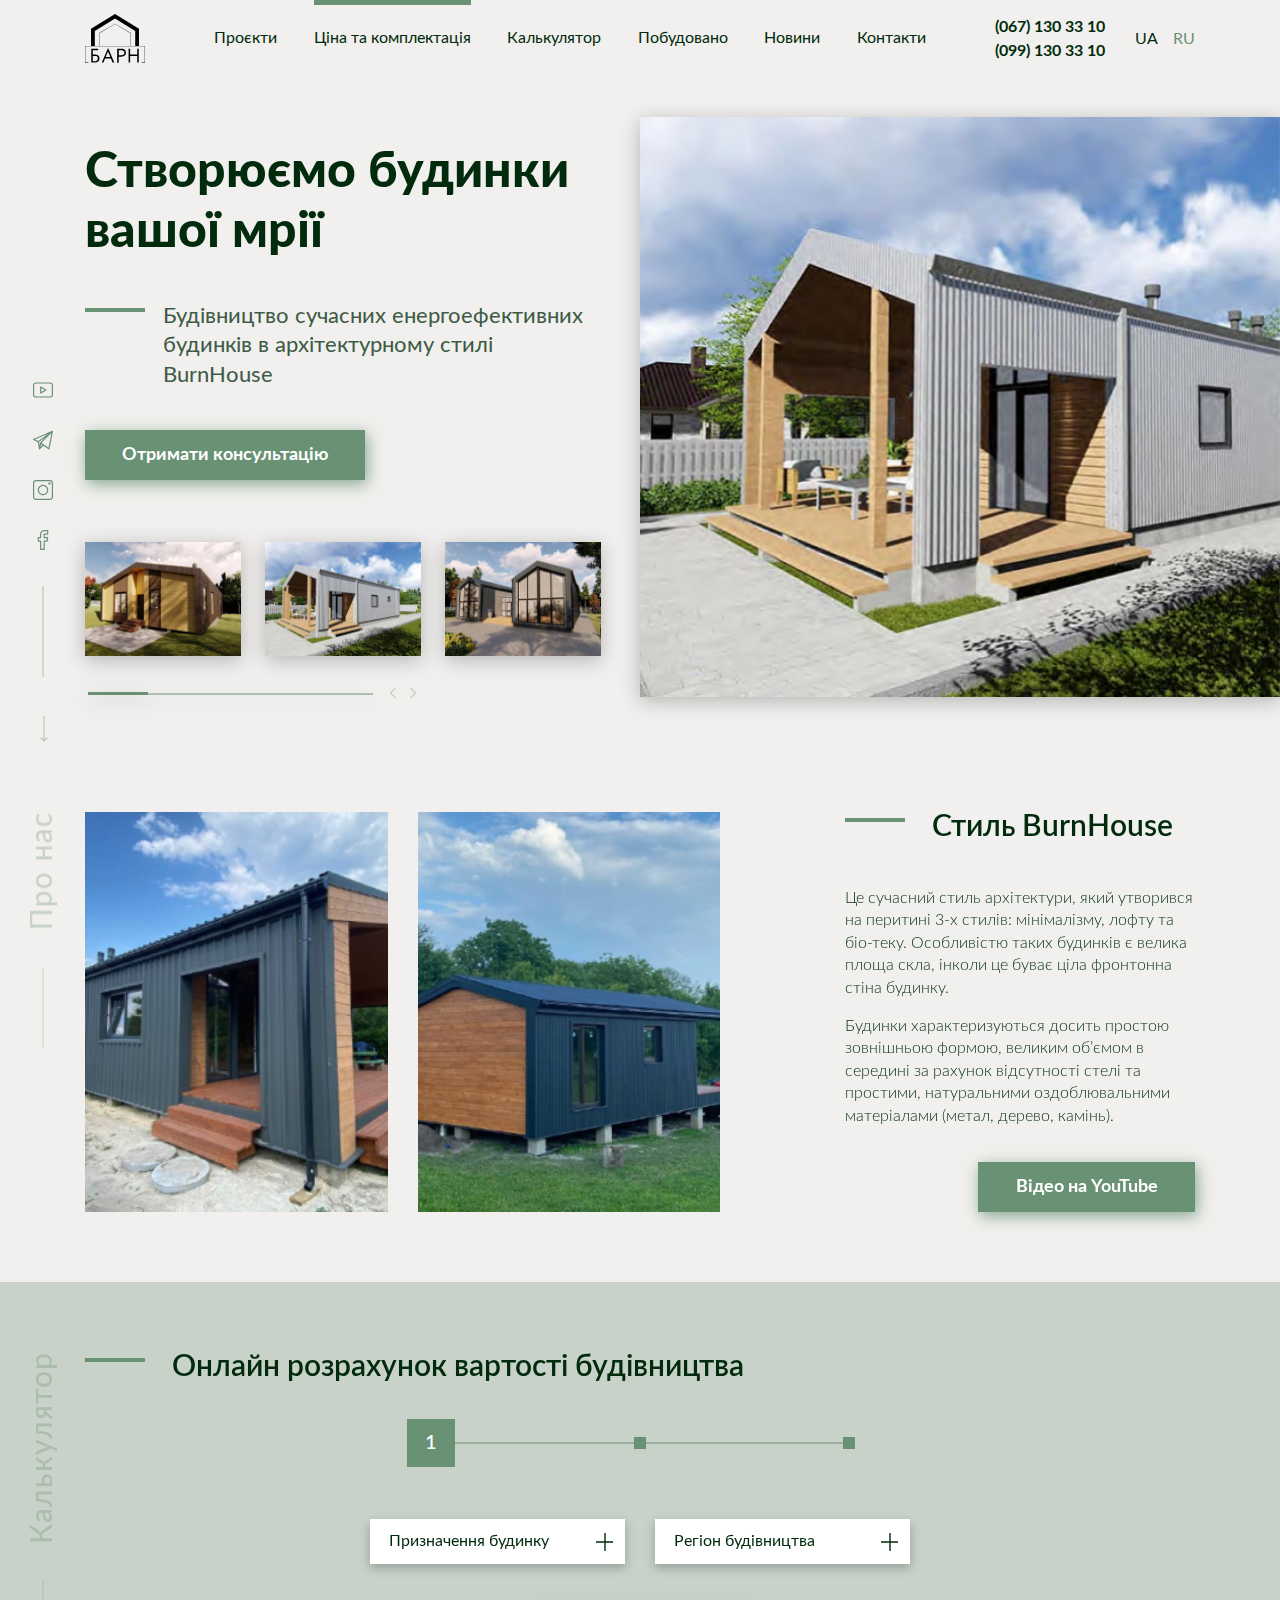
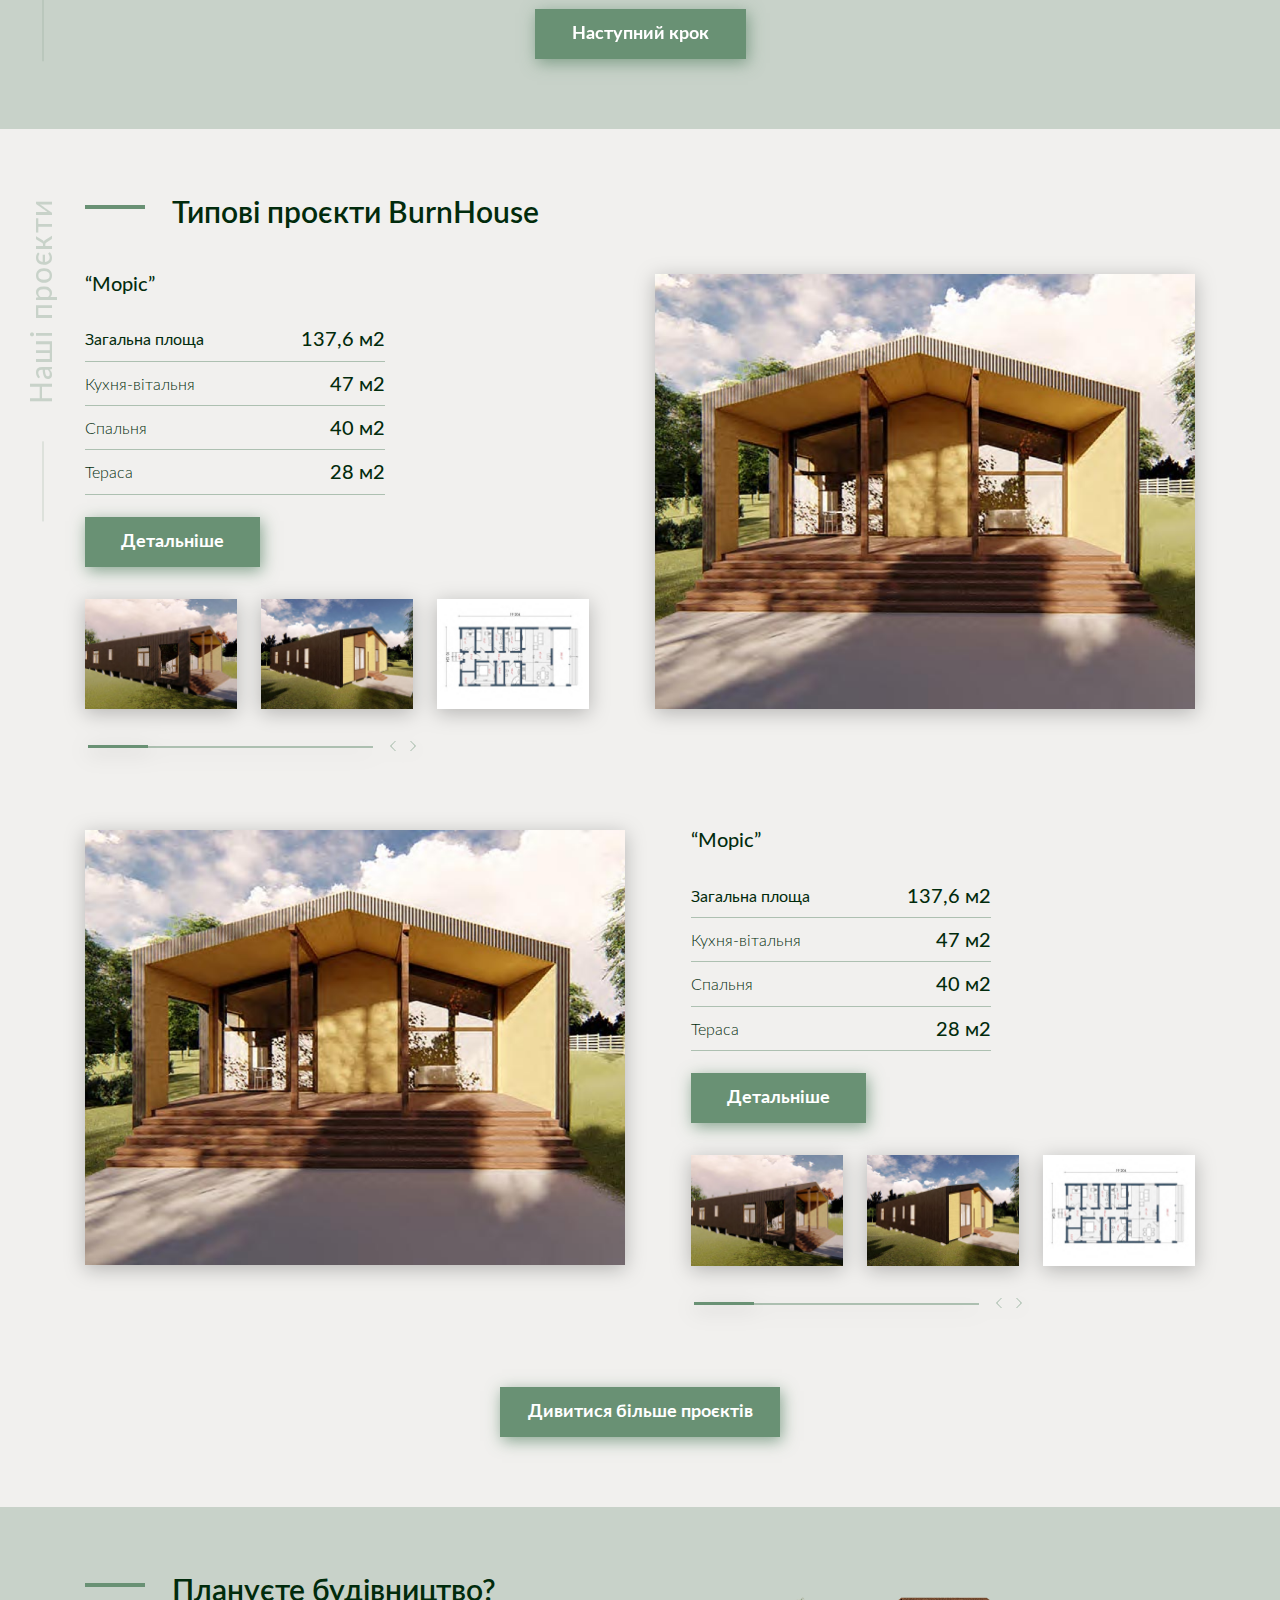
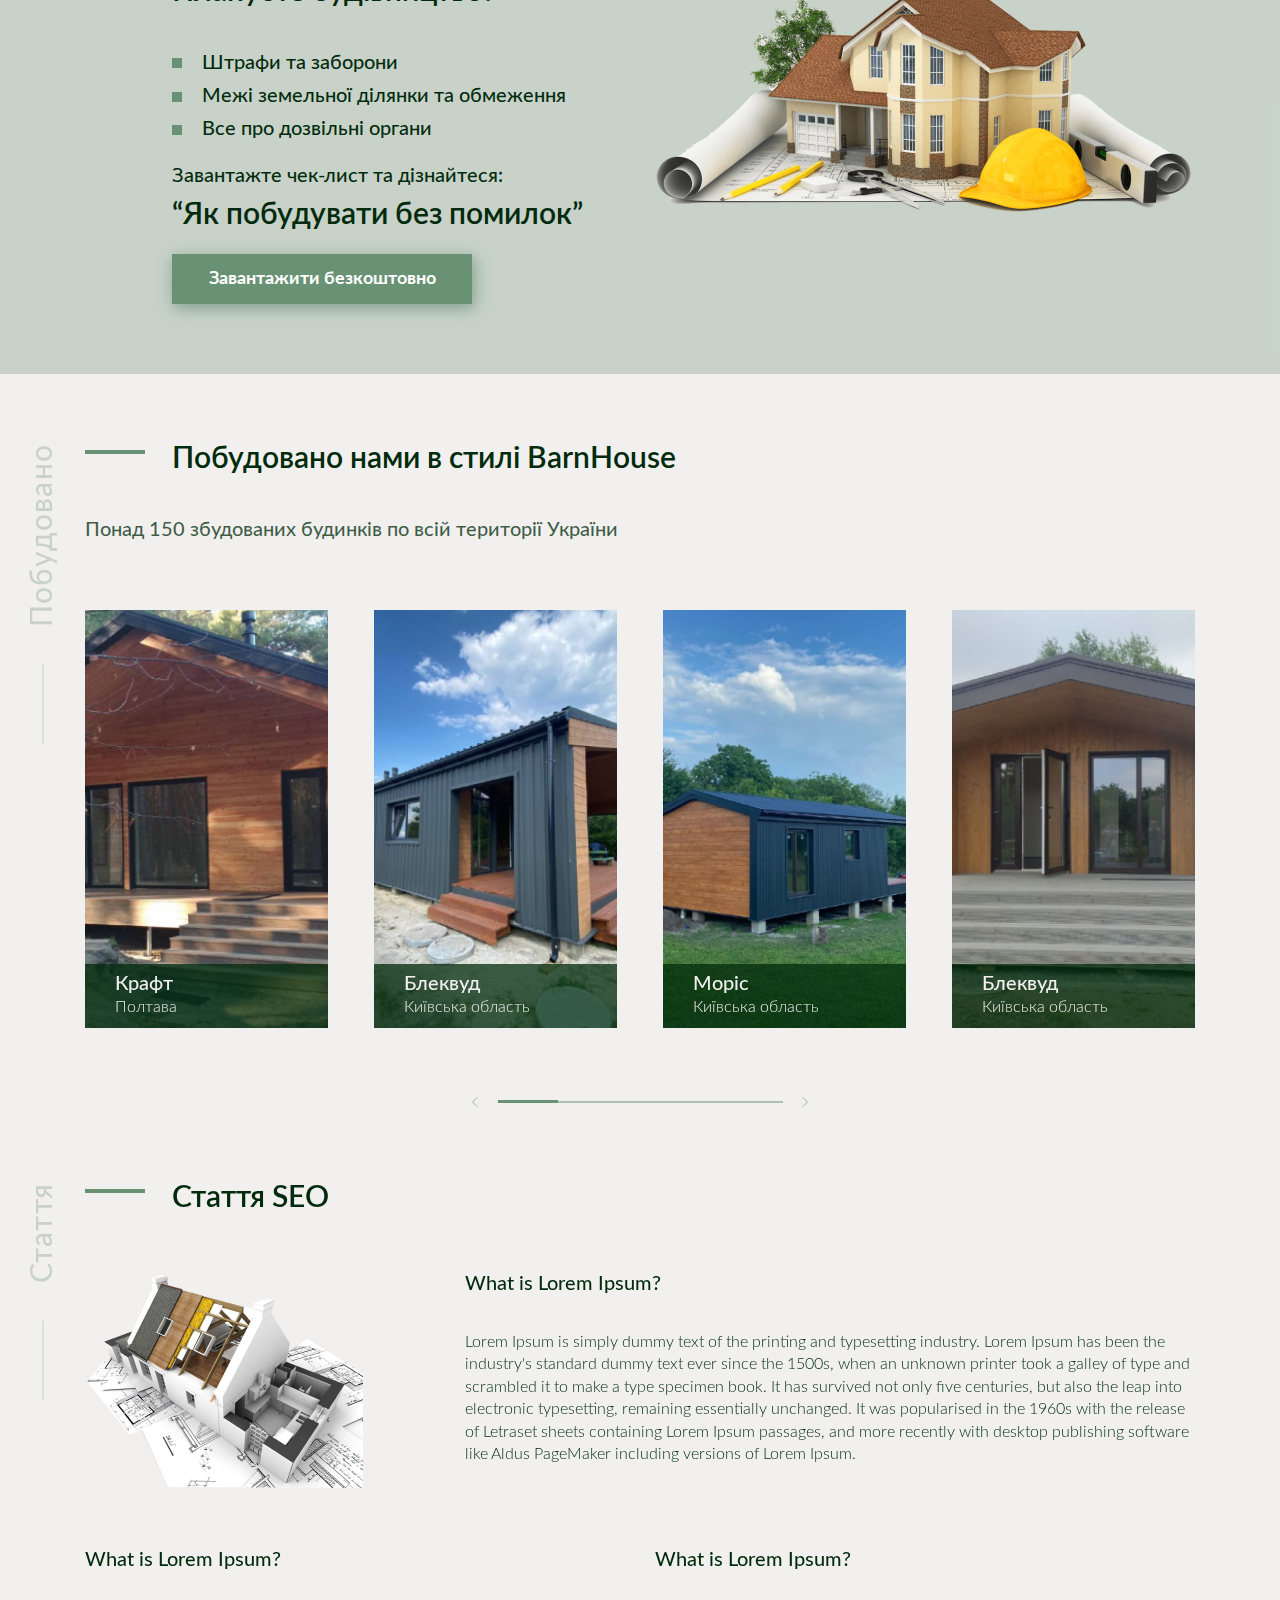
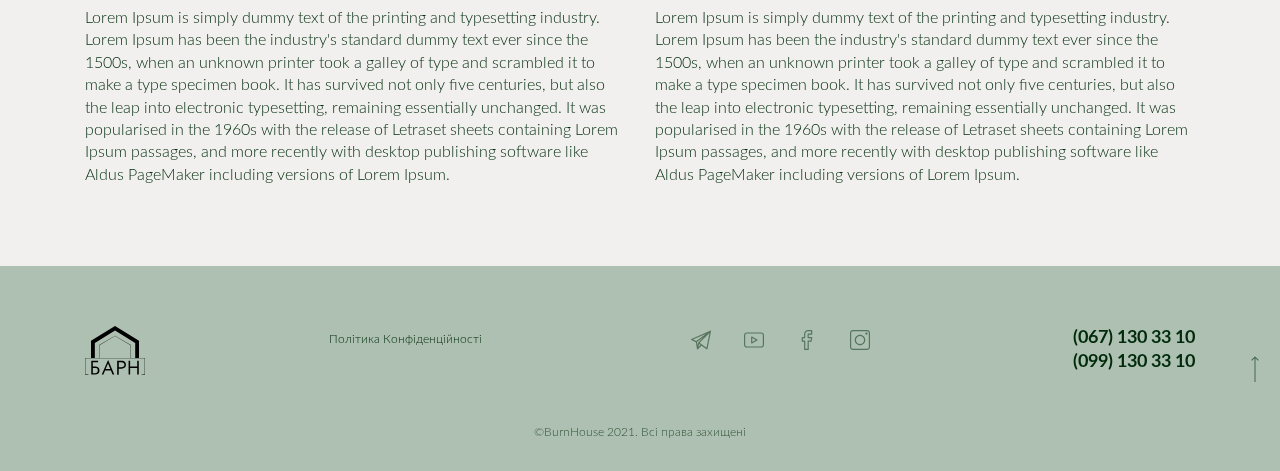
==== index.html @ bdaae8f8 "update" ====
<!DOCTYPE html>
<html lang="en">

<head>
    <meta charset="UTF-8">
    <meta http-equiv="X-UA-Compatible" content="IE=edge">
    <meta name="viewport" content="width=device-width, initial-scale=1.0">
    <title>Головна</title>
    <!-- <link rel="stylesheet" href="css/bootstrap-grid.min.css"> -->
    <link rel="stylesheet" href="css/bootstrap.min.css">
    <link rel="stylesheet" href="css/slick.css">
    <link rel="stylesheet" href="css/jquery.formstyler.css">
    <link rel="stylesheet" href="css/jquery.formstyler.theme.css">
    <link rel="stylesheet" href="css/jquery.fancybox.min.css">
    <link rel="stylesheet" href="css/common.css">
    <link rel="stylesheet" href="css/responsive.css">
</head>

<body>
    <div class="pagewrapper">
        <header class="header">
            <div class="container">
                <div class="header-wrap">
                    <div class="header__logo"><a href="#"><img src="img/logo.svg" alt="logo"></a></div>
                    <div class="header__nav">
                        <div class="closeheadmenu">
                            <img src="img/close-black.svg" alt="close">
                        </div>
                        <div class="header__navwrap">
                            <ul>
                                <li><a href="#">Проєкти</a></li>
                                <li class="active"><a href="#">Ціна та комплектація</a></li>
                                <li><a href="#">Калькулятор</a></li>
                                <li><a href="#">Побудовано</a></li>
                                <li><a href="#">Новини</a></li>
                                <li><a href="#">Контакти</a></li>
                            </ul>
                            <div class="header__lang">
                                <ul>
                                    <li class="active"><a href="#">UA</a></li>
                                    <li><a href="#">Ru</a></li>
                                </ul>
                            </div>
                        </div>
                    </div>
                    <div class="header__telbox">
                        <ul>
                            <li><a href="tel:0671303310">(067) 130 33 10</a></li>
                            <li><a href="tel:0671303310">(099) 130 33 10</a></li>
                        </ul>
                    </div>
                    <div class="header__lang">
                        <ul>
                            <li class="active"><a href="#">UA</a></li>
                            <li><a href="#">Ru</a></li>
                        </ul>
                    </div>
                    <div class="burgerbtn">
                        <img src="img/burger.svg" alt="menu">
                    </div>
                </div>
            </div>
        </header>

        <main class="main">
            <section class="mainslidersect">
                <div class="row no-gutters">
                    <div class="col-lg-6">
                        <div class="mainslider__left">
                            <h1>Створюємо будинки вашої мрії</h1>
                            <h4>
                                Будівництво сучасних енергоефективних будинків в архітектурному стилі BurnHouse
                            </h4>
                            <a href="#" class="greenbtn">Отримати консультацію</a>
                            <div class="sliderlitt">
                                <div class="slider-nav">
                                    <div>
                                        <div class="littslide">
                                            <img src="img/img2.png" alt="img">
                                        </div>
                                    </div>
                                    <div>
                                        <div class="littslide">
                                            <img src="img/img3.png" alt="img">
                                        </div>
                                    </div>
                                    <div>
                                        <div class="littslide">
                                            <img src="img/img4.png" alt="img">
                                        </div>
                                    </div>
                                    <div>
                                        <div class="littslide">
                                            <img src="img/img3.png" alt="img">
                                        </div>
                                    </div>
                                </div>
                            </div>
                        </div>
                    </div>
                    <div class="col-lg-6">
                        <div class="mainslider__right">
                            <div class="mainslider">
                                <div>
                                    <div class="mainslider__slide">
                                        <img src="img/img1.png" alt="image">
                                    </div>
                                </div>
                                <div>
                                    <div class="mainslider__slide">
                                        <img src="img/img5.png" alt="image">
                                    </div>
                                </div>
                                <div>
                                    <div class="mainslider__slide">
                                        <img src="img/img1.png" alt="image">
                                    </div>
                                </div>
                                <div>
                                    <div class="mainslider__slide">
                                        <img src="img/img6.png" alt="image">
                                    </div>
                                </div>

                            </div>
                        </div>
                    </div>
                </div>
                <div class="mainslidersect__social">
                    <ul>
                        <li><a target="_blank" href="#"><img src="img/youtube.svg" alt="youtube"></a></li>
                        <li><a target="_blank" href="#"><img src="img/telegram.svg" alt="telegram"></a></li>
                        <li><a target="_blank" href="#"><img src="img/insta.svg" alt="instagram"></a></li>
                        <li><a target="_blank" href="#"><img src="img/fb.svg" alt="facebook"></a></li>
                    </ul>
                    <a id="anchorlink" href="#abus"><img src="img/arrow-bottom.svg" alt="scroll"></a>
                </div>
            </section>

            <section class="aboutus" id="abus">
                <div class="container">
                    <div class="row">
                        <div class="col-lg-7">
                            <div class="row">
                                <div class="col-sm-6">
                                    <div class="aboutus__picbox">
                                        <img src="img/build-slide2.jpg" alt="img" class="hidetel">
                                        <img src="img/mobpic1.png" alt="play" class="showtel">
                                        <div class="aboutus__hoverbox" data-toggle="modal" data-target="#youtubevideo">
                                            <div class="cenplay">
                                                <img src="img/play.svg" alt="play">
                                                <p>Переглянути відео</p>
                                            </div>
                                        </div>
                                    </div>
                                </div>
                                <div class="col-sm-6">
                                    <div class="aboutus__picbox">
                                        <img src="img/build-slide3.jpg" alt="img" class="hidetel">
                                        <img src="img/mobpic2.png" alt="play" class="showtel">
                                        <div class="aboutus__hoverbox" data-toggle="modal" data-target="#youtubevideo">
                                            <div class="cenplay">
                                                <img src="img/play.svg" alt="play">
                                                <p>Переглянути відео</p>
                                            </div>
                                        </div>
                                    </div>
                                </div>
                            </div>
                            <div class="d-flex justify-content-end showtel">
                                <a href="#" class="greenbtn">Відео на YouTube</a>
                            </div>
                        </div>
                        <div class="offset-lg-1 col-lg-4">
                            <h3>Стиль BurnHouse</h3>
                            <div class="descr">
                                <p>
                                    Це сучасний стиль архітектури, який утворився на перитині 3-х стилів: мінімалізму,
                                    лофту та біо-теку. Особливістю таких будинків є велика площа скла, інколи це буває
                                    ціла фронтонна стіна будинку.
                                </p>
                                <p>
                                    Будинки характеризуються досить простою зовнішньою формою, великим об’ємом в
                                    середині за рахунок відсутності стелі та простими, натуральними оздоблювальними
                                    матеріалами (метал, дерево, камінь).
                                </p>
                            </div>
                            <div class="d-flex justify-content-end hidetel">
                                <a href="#" class="greenbtn">Відео на YouTube</a>
                            </div>
                        </div>
                    </div>
                </div>
                <div class="vertical-title">
                    <p>Про нас</p>
                </div>
            </section>

            <section class="calcsection">
                <div class="container">
                    <h3>Онлайн розрахунок вартості будівництва </h3>
                    <div class="calcwrap">
                        <div class="calcblock">
                            <div class="calcnav">
                                <div class="calcnav__points">
                                    <div class="calcnav__point point1 active"><span><i>1</i></span></div>
                                    <div class="calcnav__point point2"><span><i>2</i></span></div>
                                    <div class="calcnav__point point3"><span><i>3</i></span></div>
                                </div>
                            </div>
                            <div class="calcbox">
                                <div class="calcbox__step calcbox__step1 show">
                                    <div class="row inputsrow">
                                        <div class="col-md-6 col-sm-6">
                                            <select data-placeholder="Призначення будинку">
                                                <option></option>
                                                <option value="1">Призначення будинку 1</option>
                                                <option value="2">Призначення будинку 2</option>
                                                <option value="3">Призначення будинку 3</option>
                                            </select>
                                        </div>
                                        <div class="col-md-6 col-sm-6">
                                            <select data-placeholder="Регіон будівництва">
                                                <option></option>
                                                <option value="1">Регіон будівництва 1</option>
                                                <option value="2">Регіон будівництва 2</option>
                                                <option value="3">Регіон будівництва 3</option>
                                            </select>
                                        </div>
                                    </div>
                                    <div class="calc__btns d-flex justify-content-center">
                                        <a href="#" class="greenbtn nextbtn">Наступний крок</a>
                                    </div>
                                </div>
                                <div class="calcbox__step calcbox__step2">
                                    <div class="row inputsrow">
                                        <div class="col-md-6 col-sm-6">
                                            <select data-placeholder="Кількість мешканців">
                                                <option></option>
                                                <option value="1">1</option>
                                                <option value="2">2</option>
                                                <option value="3">3</option>
                                                <option value="3">4</option>
                                            </select>
                                        </div>
                                        <div class="col-md-6 col-sm-6">
                                            <select data-placeholder="Площа будинку">
                                                <option></option>
                                                <option value="1">до 60 м²</option>
                                                <option value="2">60 - 120 м²</option>
                                                <option value="3">більше 120 м²</option>
                                            </select>
                                        </div>
                                    </div>
                                    <div class="calc__btns d-flex justify-content-center align-items-center">
                                        <a href="#" class="prevbtn">Назад</a>
                                        <a href="#" class="greenbtn nextbtn">Наступний крок</a>
                                    </div>
                                </div>
                                <div class="calcbox__step calcbox__step3">
                                    <div class="row inputsrow">
                                        <div class="col-md-6 col-sm-6">
                                            <input type="text" placeholder="Ваше ім’я">
                                        </div>
                                        <div class="col-md-6 col-sm-6">
                                            <input type="text" placeholder="Номер телефону">
                                        </div>
                                    </div>
                                    <div class="calc__btns d-flex justify-content-center align-items-center">
                                        <a href="#" class="prevbtn">Назад</a>
                                        <a href="#" class="greenbtn nextbtn">Розрахувати вартість</a>
                                    </div>
                                </div>
                            </div>
                        </div>
                    </div>
                </div>
                <div class="vertical-title">
                    <p>Калькулятор</p>
                </div>
            </section>

            <section class="projectssection">
                <div class="container">
                    <h3>Типові проєкти BurnHouse</h3>
                    <div class="project-group">
                        <div class="project">
                            <div class="row">
                                <div class="col-lg-6 col-md-12">
                                    <div class="project__descr">
                                        <p class="title">“Моріс”</p>
                                        <ul>
                                            <li>
                                                <span class="listtitle">Загальна площа</span><span class="m">137,6
                                                    м2</span>
                                            </li>
                                            <li>
                                                <span class="listtitle">Кухня-вітальня</span><span class="m">47
                                                    м2</span>
                                            </li>
                                            <li>
                                                <span class="listtitle">Спальня</span><span class="m">40 м2</span>
                                            </li>
                                            <li>
                                                <span class="listtitle">Тераса</span><span class="m">28 м2</span>
                                            </li>
                                        </ul>
                                        <a href="#" class="greenbtn">Детальніше</a>
                                        <div class="sliderlitt">
                                            <div class="project-sliderlitt one">
                                                <div>
                                                    <div class="littslide">
                                                        <img src="img/pr1.jpg" alt="img">
                                                    </div>
                                                </div>
                                                <div>
                                                    <div class="littslide">
                                                        <img src="img/pr2.jpg" alt="img">
                                                    </div>
                                                </div>
                                                <div>
                                                    <div class="littslide">
                                                        <img src="img/pr3.jpg" alt="img">
                                                    </div>
                                                </div>
                                                <div>
                                                    <div class="littslide">
                                                        <img src="img/pr2.jpg" alt="img">
                                                    </div>
                                                </div>
                                            </div>
                                        </div>
                                    </div>
                                </div>
                                <div class="col-lg-6 col-md-12">
                                    <p class="tablet-title">“Моріс”</p>
                                    <div class="project-sliderbig one">
                                        <div>
                                            <div class="project-sliderbig__slide">
                                                <img src="img/img5.png" alt="">
                                            </div>
                                        </div>
                                        <div>
                                            <div class="project-sliderbig__slide">
                                                <img src="img/pr1.jpg" alt="">
                                            </div>
                                        </div>
                                        <div>
                                            <div class="project-sliderbig__slide">
                                                <img src="img/pr3.jpg" alt="">
                                            </div>
                                        </div>
                                        <div>
                                            <div class="project-sliderbig__slide">
                                                <img src="img/pr2.jpg" alt="">
                                            </div>
                                        </div>
                                    </div>
                                </div>
                            </div>
                        </div>
                        <div class="project">
                            <div class="row">
                                <div class="col-lg-6 col-md-12">
                                    <div class="project__descr">
                                        <p class="title">“Моріс”</p>
                                        <ul>
                                            <li>
                                                <span class="listtitle">Загальна площа</span><span class="m">137,6
                                                    м2</span>
                                            </li>
                                            <li>
                                                <span class="listtitle">Кухня-вітальня</span><span class="m">47
                                                    м2</span>
                                            </li>
                                            <li>
                                                <span class="listtitle">Спальня</span><span class="m">40 м2</span>
                                            </li>
                                            <li>
                                                <span class="listtitle">Тераса</span><span class="m">28 м2</span>
                                            </li>
                                        </ul>
                                        <a href="#" class="greenbtn">Детальніше</a>
                                        <div class="sliderlitt">
                                            <div class="project-sliderlitt two">
                                                <div>
                                                    <div class="littslide">
                                                        <img src="img/pr1.jpg" alt="img">
                                                    </div>
                                                </div>
                                                <div>
                                                    <div class="littslide">
                                                        <img src="img/pr2.jpg" alt="img">
                                                    </div>
                                                </div>
                                                <div>
                                                    <div class="littslide">
                                                        <img src="img/pr3.jpg" alt="img">
                                                    </div>
                                                </div>
                                                <div>
                                                    <div class="littslide">
                                                        <img src="img/pr2.jpg" alt="img">
                                                    </div>
                                                </div>
                                            </div>
                                        </div>
                                    </div>
                                </div>
                                <div class="col-lg-6 col-md-12">
                                    <p class="tablet-title">“Моріс”</p>
                                    <div class="project-sliderbig two">
                                        <div>
                                            <div class="project-sliderbig__slide">
                                                <img src="img/img5.png" alt="">
                                            </div>
                                        </div>
                                        <div>
                                            <div class="project-sliderbig__slide">
                                                <img src="img/pr1.jpg" alt="">
                                            </div>
                                        </div>
                                        <div>
                                            <div class="project-sliderbig__slide">
                                                <img src="img/pr3.jpg" alt="">
                                            </div>
                                        </div>
                                        <div>
                                            <div class="project-sliderbig__slide">
                                                <img src="img/pr2.jpg" alt="">
                                            </div>
                                        </div>
                                    </div>
                                </div>
                            </div>
                        </div>
                        <div class="d-flex justify-content-center">
                            <a href="#" class="greenbtn">Дивитися більше проєктів</a>
                        </div>
                    </div>
                </div>
                <div class="vertical-title">
                    <p>Наші проєкти</p>
                </div>
            </section>

            <section class="pnaningbuild">
                <div class="container">
                    <div class="row">
                        <div class="col-lg-6">
                            <h3>Плануєте будівництво?</h3>
                            <ul class="customlist">
                                <li>Штрафи та заборони</li>
                                <li>Межі земельної ділянки та обмеження</li>
                                <li>Все про дозвільні органи</li>
                            </ul>
                            <div class="pnaningbuild__descr">
                                <p class="subtit">Завантажте чек-лист та дізнайтеся: </p>
                                <p class="tit">“Як побудувати без помилок”</p>
                                <div class="picwrapper showtel">
                                    <img src="img/planbuild1.png" alt="img">
                                </div>
                                <a href="#" class="greenbtn">Завантажити безкоштовно</a>
                            </div>
                        </div>
                        <div class="col-lg-6 hidetel">
                            <div class="picwrapper">
                                <img src="img/planbuild1.png" alt="img">
                            </div>

                        </div>
                    </div>
                </div>
            </section>

            <section class="builtbyus">
                <div class="container">
                    <h3>Побудовано нами в стилі BarnHouse</h3>
                    <h6>Понад 150 збудованих будинків по всій території України</h6>
                    <div class="builtbyus__sliderwrap">
                        <div class="builtbyus__slider">
                            <div>
                                <div class="builtbyus__slide">
                                    <a href="img/build-slide1.jpg" data-fancybox="images-preview">
                                        <img class="hidetel" src="img/build-slide1.jpg" />
                                        <img class="showtel" src="img/mobslide1.jpg" />
                                        <div class="builtbyus__slide-descr">
                                            <div>
                                                <p class="name">Крафт</p>
                                                <p class="place">Полтава</p>
                                            </div>
                                        </div>
                                    </a>
                                </div>
                                <div style="display: none;">
                                    <a href="img/build-slide2.jpg" data-fancybox="images-preview"
                                        data-thumb="img/build-slide2.jpg"></a>
                                    <a href="img/build-slide1.jpg" data-fancybox="images-preview"
                                        data-thumb="img/build-slide1.jpg"></a>
                                    <a href="img/build-slide2.jpg" data-fancybox="images-preview"
                                        data-thumb="img/build-slide2.jpg"></a>
                                </div>
                            </div>
                            <div>
                                <div class="builtbyus__slide">
                                    <a href="img/build-slide2.jpg" data-fancybox="images-preview2">
                                        <img class="hidetel" src="img/build-slide2.jpg" />
                                        <img class="showtel" src="img/mobslide2.jpg" />
                                        <div class="builtbyus__slide-descr">
                                            <div>
                                                <p class="name">Блеквуд</p>
                                                <p class="place">Київська область</p>
                                            </div>
                                        </div>
                                    </a>
                                </div>
                                <div style="display: none;">
                                    <a href="img/build-slide2.jpg" data-fancybox="images-preview2"
                                        data-thumb="img/build-slide2.jpg"></a>
                                    <a href="img/build-slide1.jpg" data-fancybox="images-preview2"
                                        data-thumb="img/build-slide1.jpg"></a>
                                    <a href="img/build-slide2.jpg" data-fancybox="images-preview2"
                                        data-thumb="img/build-slide2.jpg"></a>
                                </div>
                            </div>
                            <div>
                                <div class="builtbyus__slide">
                                    <a href="img/build-slide3.jpg" data-fancybox="images-preview3">
                                        <img class="hidetel" src="img/build-slide3.jpg" />
                                        <img class="showtel" src="img/mobslide2.jpg" />
                                        <div class="builtbyus__slide-descr">
                                            <div>
                                                <p class="name">Моріс</p>
                                                <p class="place">Київська область</p>
                                            </div>
                                        </div>
                                    </a>
                                </div>
                                <div style="display: none;">
                                    <a href="img/build-slide3.jpg" data-fancybox="images-preview3"
                                        data-thumb="img/build-slide3.jpg"></a>
                                    <a href="img/build-slide1.jpg" data-fancybox="images-preview3"
                                        data-thumb="img/build-slide1.jpg"></a>
                                    <a href="img/build-slide2.jpg" data-fancybox="images-preview3"
                                        data-thumb="img/build-slide2.jpg"></a>
                                </div>
                            </div>
                            <div>
                                <div class="builtbyus__slide">
                                    <a href="img/build-slide4.jpg" data-fancybox="images-preview4">
                                        <img class="hidetel" src="img/build-slide4.jpg" />
                                        <img class="showtel" src="img/mobslide2.jpg" />
                                        <div class="builtbyus__slide-descr">
                                            <div>
                                                <p class="name">Блеквуд</p>
                                                <p class="place">Київська область</p>
                                            </div>
                                        </div>
                                    </a>
                                </div>
                                <div style="display: none;">
                                    <a href="img/build-slide4.jpg" data-fancybox="images-preview4"
                                        data-thumb="img/build-slide4.jpg"></a>
                                    <a href="img/build-slide1.jpg" data-fancybox="images-preview4"
                                        data-thumb="img/build-slide1.jpg"></a>
                                    <a href="img/build-slide2.jpg" data-fancybox="images-preview4"
                                        data-thumb="img/build-slide2.jpg"></a>
                                </div>
                            </div>
                            <div>
                                <div class="builtbyus__slide">
                                    <a href="img/build-slide2.jpg" data-fancybox="images-preview5">
                                        <img class="hidetel" src="img/build-slide2.jpg" />
                                        <img class="showtel" src="img/mobslide2.jpg" />
                                        <div class="builtbyus__slide-descr">
                                            <div>
                                                <p class="name">Блеквуд</p>
                                                <p class="place">Київська область</p>
                                            </div>
                                        </div>
                                    </a>
                                </div>
                                <div style="display: none;">
                                    <a href="img/build-slide2.jpg" data-fancybox="images-preview5"
                                        data-thumb="img/build-slide2.jpg"></a>
                                    <a href="img/build-slide1.jpg" data-fancybox="images-preview5"
                                        data-thumb="img/build-slide1.jpg"></a>
                                    <a href="img/build-slide2.jpg" data-fancybox="images-preview5"
                                        data-thumb="img/build-slide2.jpg"></a>
                                </div>
                            </div>
                        </div>
                    </div>
                </div>
                <div class="vertical-title">
                    <p>Побудовано</p>
                </div>
            </section>

            <section class="seosect">
                <div class="container">
                    <h3>Стаття SEO</h3>
                    <div class="row seotextsect">
                        <div class="picblock col-lg-4 col-md-4 moborder2">
                            <img src="img/seopic.png" alt="img">
                        </div>
                        <div class="col-lg-8 col-md-8 moborder1">
                            <div class="seotext">
                                <p class="title">What is Lorem Ipsum?</p>
                                <div class="descr">
                                    <p>
                                        Lorem Ipsum is simply dummy text of the printing and typesetting industry. Lorem
                                        Ipsum has been the industry's standard dummy text ever since the 1500s, when an
                                        unknown printer took a galley of type and scrambled it to make a type specimen
                                        book. It has survived not only five centuries, but also the leap into electronic
                                        typesetting, remaining essentially unchanged. It was popularised in the 1960s
                                        with the release of Letraset sheets containing Lorem Ipsum passages, and more
                                        recently with desktop publishing software like Aldus PageMaker including
                                        versions of Lorem Ipsum.
                                    </p>
                                </div>
                            </div>
                        </div>
                        <div class="col-md-6 moborder3">
                            <div class="seotext">
                                <p class="title">What is Lorem Ipsum?</p>
                                <div class="descr">
                                    <p>
                                        Lorem Ipsum is simply dummy text of the printing and typesetting industry. Lorem
                                        Ipsum has been the industry's standard dummy text ever since the 1500s, when an
                                        unknown printer took a galley of type and scrambled it to make a type specimen
                                        book. It has survived not only five centuries, but also the leap into electronic
                                        typesetting, remaining essentially unchanged. It was popularised in the 1960s
                                        with the release of Letraset sheets containing Lorem Ipsum passages, and more
                                        recently with desktop publishing software like Aldus PageMaker including
                                        versions of Lorem Ipsum.
                                    </p>
                                </div>
                            </div>
                        </div>
                        <div class="col-md-6 moborder3">
                            <div class="seotext">
                                <p class="title">What is Lorem Ipsum?</p>
                                <div class="descr">
                                    <p>
                                        Lorem Ipsum is simply dummy text of the printing and typesetting industry. Lorem
                                        Ipsum has been the industry's standard dummy text ever since the 1500s, when an
                                        unknown printer took a galley of type and scrambled it to make a type specimen
                                        book. It has survived not only five centuries, but also the leap into electronic
                                        typesetting, remaining essentially unchanged. It was popularised in the 1960s
                                        with the release of Letraset sheets containing Lorem Ipsum passages, and more
                                        recently with desktop publishing software like Aldus PageMaker including
                                        versions of Lorem Ipsum.
                                    </p>
                                </div>
                            </div>
                        </div>

                    </div>
                    <div class="d-flex justify-content-end">
                        <span class="greenbtn showtel">Детальніше</span>
                    </div>
                </div>
                <div class="vertical-title">
                    <p>Стаття</p>
                </div>
            </section>

        </main>

        <footer class="footer">
            <div class="container">
                <div class="footer__wrapper">
                    <div class="footer__logo"><a href="index.html"><img src="img/logo-footer.svg" alt="logo"></a></div>
                    <div class="footer__nav">
                        <!-- <nav>
                            <ul>
                                <li><a href="#">Проєкти</a></li>
                                <li><a href="#">Ціна та комплектація</a></li>
                                <li><a href="#">Калькулятор</a></li>
                                <li><a href="#">Побудовано</a></li>
                                <li><a href="#">Новини</a></li>
                                <li><a href="#">Контакти</a></li>
                            </ul>
                        </nav> -->
                        <div class="footer__nav-bott">
                            <a href="#">Політика Конфіденційності</a>
                            <ul>
                                <li><a href="#" target="_blank"><img src="img/telegram-footer.svg" alt="telegram"></a>
                                </li>
                                <li><a href="#" target="_blank"><img src="img/youtube-footer.svg" alt="youtube"></a>
                                </li>
                                <li><a href="#" target="_blank"><img src="img/fb-footer.svg" alt="facebook"></a></li>
                                <li><a href="#" target="_blank"><img src="img/insta-footer.svg" alt="instagram"></a>
                                </li>
                            </ul>
                        </div>
                    </div>
                    <div class="footer__tels">
                        <ul>
                            <li>
                                <a href="tel:0671303310">(067) 130 33 10</a>
                            </li>
                            <li>
                                <a href="tel:0991303310">(099) 130 33 10</a>
                            </li>
                        </ul>
                    </div>
                </div>
                <div class="footer__botttext">
                    <p>©BurnHouse 2021. Всі права захищені</p>
                </div>
            </div>
            <div id="totop">
                <img src="img/totop.svg" alt="to top">
            </div>
        </footer>


    </div>



    <div class="modal fade modal__custom" id="youtubevideo" tabindex="-1" aria-labelledby="exampleModalLabel"
        aria-hidden="true">
        <div class="modal-dialog modal-dialog-centered">
            <div class="modal-content">
                <button type="button" class="close" data-dismiss="modal" aria-label="Close">
                    <img src="img/close.svg" alt="close">
                </button>
                <div class="embed-responsive embed-responsive-16by9">
                    <iframe class="embed-responsive-item" src="https://www.youtube.com/embed/kY_Wd-JlqVw"
                        title="YouTube video player" frameborder="0"
                        allow="accelerometer; autoplay; clipboard-write; encrypted-media; gyroscope; picture-in-picture"
                        allowfullscreen></iframe>
                </div>
            </div>
        </div>
    </div>



    <script src="js/jquery.min.js"></script>
    <script src="js/slick.min.js"></script>
    <script src="js/bootstrap.min.js"></script>
    <script src="js/jquery.formstyler.min.js"></script>
    <script src="js/jquery.fancybox.min.js"></script>
    <script src="js/common.js"></script>
</body>

</html>
---- css/common.css ----
/* @import url('https://fonts.googleapis.com/css2?family=Lato:wght@100;300;400;700;900&display=swap'); */

@font-face {
    font-family: 'Lato';
    src: url('../fonts/Lato-Heavy.eot');
    src: local('Lato Heavy'), local('Lato-Heavy'),
        url('../fonts/Lato-Heavy.eot?#iefix') format('embedded-opentype'),
        url('../fonts/Lato-Heavy.woff') format('woff'),
        url('../fonts/Lato-Heavy.ttf') format('truetype');
    font-weight: 900;
    font-style: normal;
}

@font-face {
    font-family: 'Lato';
    src: url('../fonts/Lato-Regular.eot');
    src: local('Lato Regular'), local('Lato-Regular'),
        url('../fonts/Lato-Regular.eot?#iefix') format('embedded-opentype'),
        url('../fonts/Lato-Regular.woff') format('woff'),
        url('../fonts/Lato-Regular.ttf') format('truetype');
    font-weight: normal;
    font-style: normal;
}

@font-face {
    font-family: 'Lato';
    src: url('../fonts/Lato-Medium.eot');
    src: local('Lato Medium'), local('Lato-Medium'),
        url('../fonts/Lato-Medium.eot?#iefix') format('embedded-opentype'),
        url('../fonts/Lato-Medium.woff') format('woff'),
        url('../fonts/Lato-Medium.ttf') format('truetype');
    font-weight: 500;
    font-style: normal;
}

@font-face {
    font-family: 'Lato';
    src: url('../fonts/Lato-Semibold.eot');
    src: local('Lato Semibold'), local('Lato-Semibold'),
        url('../fonts/Lato-Semibold.eot?#iefix') format('embedded-opentype'),
        url('../fonts/Lato-Semibold.woff') format('woff'),
        url('../fonts/Lato-Semibold.ttf') format('truetype');
    font-weight: 600;
    font-style: normal;
}

@font-face {
    font-family: 'Lato';
    src: url('../fonts/Lato-Bold.eot');
    src: local('Lato Bold'), local('Lato-Bold'),
        url('../fonts/Lato-Bold.eot?#iefix') format('embedded-opentype'),
        url('../fonts/Lato-Bold.woff') format('woff'),
        url('../fonts/Lato-Bold.ttf') format('truetype');
    font-weight: bold;
    font-style: normal;
}

@font-face {
    font-family: 'Lato';
    src: url('../fonts/Lato-Light.eot');
    src: local('Lato Light'), local('Lato-Light'),
        url('../fonts/Lato-Light.eot?#iefix') format('embedded-opentype'),
        url('../fonts/Lato-Light.woff') format('woff'),
        url('../fonts/Lato-Light.ttf') format('truetype');
    font-weight: 300;
    font-style: normal;
}

*,
::after,
::before {
    box-sizing: border-box;
}

html,
body {
    height: 100%;
    margin: 0;
}

body {
    font-family: 'Lato', sans-serif;
    background: #F1F0EE;
}

.pagewrapper {
    min-height: 100%;
    display: flex;
    flex-direction: column;
}

main {
    flex: 1 1 auto;
}

h1,
h2,
h3,
h4,
h5,
h6 {
    margin-top: 0;
}

h1 {
    font-size: 50px;
    line-height: 60px;
    font-weight: 800;
    color: #012B0C;
    margin-bottom: 40px;
}

h3 {
    color: #012B0C;
    font-weight: 600;
    font-size: 30px;
    line-height: 100%;
    margin-bottom: 45px;
    position: relative;
    padding-left: 87px;
}

h3::before {
    content: '';
    display: inline-block;
    height: 4px;
    background: #699174;
    width: 60px;
    position: absolute;
    left: 0;
    top: 6px;
}

h4 {
    font-size: 22px;
    font-weight: 500;
    font-size: 22px;
    line-height: 134%;
}

h6 {
    font-weight: 500;
    font-size: 20px;
    line-height: 116.5%;
    color: rgba(1, 43, 12, 0.75);
}

/* header */
header.header {
    position: fixed;
    left: 0;
    width: 100%;
    top: 0;
    background: #f1f0ee;
    z-index: 11;
}

.header-wrap {
    display: flex;
    height: 77px;
}

.header__logo {
    max-width: 60px;
    width: 100%;
    display: flex;
    align-items: center;
}

.header__lang {
    max-width: 70px;
    width: 100%;
    display: flex;
    align-items: center;
}

.header__lang ul {
    list-style-type: none;
    padding: 0;
    margin: 0;
    display: flex;
    align-items: center;
    justify-content: space-between;
    width: 100%;
    padding-left: 10px;
}

.header__lang ul li a {
    text-decoration: none;
    text-transform: uppercase;
    font-size: 16px;
    line-height: 19px;
    color: #699174;
    transition: .3s;
}

.header__lang ul li a:hover {
    color: #012B0C;
}

.header__lang ul li.active a {
    color: #012B0C;
}

.header__telbox {
    max-width: 130px;
    width: 100%;
    display: flex;
    align-items: center;
}

.header__telbox ul {
    list-style-type: none;
    padding: 0;
    margin: 0;
    align-items: center;
    display: flex;
    flex-wrap: wrap;
}

.header__telbox ul li {
    width: 100%;
}

.header__telbox ul li a {
    text-decoration: none;
    font-weight: bold;
    font-size: 16px;
    line-height: 19px;
    color: #012B0C;
    transition: .3s;
}

.header__telbox ul li a:hover {
    color: #699174;
}

.header__nav {
    max-width: calc(100% - 260px);
    width: 100%;
    padding: 0 69px;
}

.header__nav ul {
    list-style-type: none;
    padding: 0;
    margin: 0;
    display: flex;
    align-items: center;
    justify-content: space-between;
    height: 100%;
}

.header__nav ul li {
    position: relative;
    height: 100%;
    display: flex;
    align-items: center;
}

.header__nav ul li a {
    text-decoration: none;
    font-size: 16px;
    line-height: 19px;
    color: #012B0C;
}

.header__nav ul li.active a:before,
.header__nav ul li a:hover:before {
    width: 100%;
}

.header__nav ul li a:before {
    content: '';
    display: inline-block;
    height: 5px;
    width: 100%;
    background: #699174;
    position: absolute;
    left: 0;
    right: 0;
    margin: 0 auto;
    top: 0;
    width: 0;
    transition: .3s;
}



/* header end*/

main.main {
    padding-top: 77px;
}

.mainslidersect {
    padding-top: 40px;
    position: relative;
}

.mainslider__slide img {
    width: 100%;
}

.mainslider__slide {
    height: 580px;
}

.mainslider__slide img {
    width: 100%;
    height: 100%;
    object-fit: cover;
}

.mainslider__right {
    filter: drop-shadow(0px 4px 10px rgba(0, 0, 0, 0.25));
    max-width: 720px;
}

.mainslider__left {
    padding-top: 25px;
    padding-right: 40px;
}

.mainslider__left h4 {
    margin-bottom: 40px;
    padding-left: 78px;
    position: relative;
    min-height: 87px;
}

.mainslider__left h4:before {
    content: '';
    display: inline-block;
    height: 4px;
    width: 60px;
    background: #699174;
    position: absolute;
    left: 0;
    top: 6px;
}

.greenbtn {
    background: #699174;
    box-shadow: 2px 4px 15px rgba(105, 144, 116, 0.78);
    text-decoration: none;
    color: #fff;
    width: 280px;
    height: 50px;
    display: flex;
    align-items: center;
    justify-content: center;
    text-align: center;
    font-weight: bold;
    font-size: 18px;
    line-height: 22px;
    transition: .3s;
}

.greenbtn:hover {
    color: #fff;
    box-shadow: 2px 4px 15px rgba(83, 135, 98, 0.78);
    background: #5f7d68;
    text-decoration: none;
}

.sliderlitt {
    margin-top: 62px;
    width: calc(100% + 24px);
    margin-left: -12px;
    filter: drop-shadow(0px 4px 10px rgba(0, 0, 0, 0.25));
}

.littslide {
    padding: 0 12px;
}

.littslide img {
    width: 100%;
}

.slick-dots {
    list-style-type: none;
    padding: 0;
    margin: 0;
    display: flex;
    margin-top: 37px;
    max-width: 285px;
    width: 100%;
    background: rgba(105, 144, 116, 0.5);
    height: 2px;
    margin-left: 15px;
}

.slick-dots li {
    width: 60px;
}

.slick-dots li button {
    padding: 0;
    color: transparent;
    -webkit-touch-callout: none;
    -webkit-user-select: none;
    -khtml-user-select: none;
    -moz-user-select: none;
    -ms-user-select: none;
    user-select: none;
    height: 2px;
    background: transparent;
    border: none;
    width: 100%;
    transition: .3s;
    top: -1px;
    position: relative;
}

.slick-dots li.slick-active button {
    background: #699174;
    height: 3px;
}

.sliderlitt .slick-next,
.sliderlitt .slick-prev,
.builtbyus__slider .slick-next,
.builtbyus__slider .slick-prev,
.project-sliderbig .slick-next,
.project-sliderbig .slick-prev,
.mainslider .slick-next,
.mainslider .slick-prev {
    width: 10px;
    height: 10px;
    border: none;
    padding: 0;
    background-repeat: no-repeat;
    background-position: center;
    background-size: 100%;
    background-color: transparent;
}

.sliderlitt .slick-next,
.project-sliderbig .slick-next,
.mainslider .slick-next {
    background-image: url('../img/arrow-right.svg');
    position: absolute;
    bottom: -3px;
    left: 335px;
}

.sliderlitt .slick-prev,
.project-sliderbig .slick-prev,
.mainslider .slick-prev {
    background-image: url('../img/arrow-left.svg');
    position: absolute;
    bottom: -3px;
    left: 315px;
}

.mainslidersect__social {
    position: absolute;
    bottom: 0;
    left: 0;
}

.mainslidersect__social ul {
    list-style-type: none;
    padding: 0;
    margin: 0;
    position: relative;
}

.mainslidersect__social ul li:not(:last-child) {
    margin-bottom: 26px;
}

.mainslidersect__social ul li a {
    transition: .3s;
    text-decoration: none;
}

.mainslidersect__social ul li a:hover {
    opacity: .5;
}

.mainslidersect__social {
    height: 365px;
    display: flex;
    flex-direction: column;
    align-items: center;
    justify-content: space-between;
}

.mainslidersect__social ul:after {
    content: '';
    display: inline-block;
    width: 1px;
    height: 91px;
    background: rgba(105, 144, 116, 0.5);
    position: absolute;
    left: 50%;
    transform: translateX(-50%);
    top: calc(100% + 35px);
}

.calcsection {
    background: rgba(105, 144, 116, 0.3);
    padding: 70px 0;
    overflow: hidden;
    position: relative;
}

.calcsection h3 {
    margin-bottom: 55px;
}

.jq-selectbox {
    width: 100%;
}

.jq-selectbox__select {
    height: 45px;
    padding: 0 35px 0 19px;
    background: #fff !important;
    box-shadow: 0px 4px 10px rgba(0, 0, 0, 0.25);
    border: none;
    border-radius: 0;
    text-shadow: none;
    color: #012B0C;
    font-family: 'Lato', sans-serif;
    font-size: 16px;
    line-height: 130%;
}

.jq-selectbox__select:active {
    background: #fff;
    box-shadow: 0px 4px 10px rgba(0, 0, 0, 0.25);
}

.jq-selectbox__select-text {
    line-height: 45px;
}

.jq-selectbox__trigger {
    border: none;

}

.jq-selectbox__trigger-arrow {
    width: 18px;
    height: 18px;
    border: none;
    background: url('../img/plus.svg') no-repeat center;
}

.jq-selectbox.focused .jq-selectbox__select {
    border: none;
}

.jq-selectbox li {
    height: 40px;
    line-height: 40px;
    padding: 0 10px 0 19px;
    color: #012B0C;
    /* font-weight: 300; */
    font-size: 16px;
    font-family: 'Lato', sans-serif;
}

.jq-selectbox li:hover {
    background: rgba(105, 144, 116, 0.3);
    color: #012B0C;
}

.jq-selectbox li.selected {
    background: rgba(105, 144, 116, 0.1);
    color: #012B0C;
}

.jq-selectbox__dropdown {
    border-radius: 0;
    box-shadow: 0px 4px 10px rgba(0, 0, 0, 0.25);
    border: none;
}

.inputsrow {
    margin-bottom: 45px;
}

.calc__btns a {
    max-width: 211px;
}

.jq-selectbox .placeholder {
    background-color: transparent;
    color: #012B0C;
    font-family: 'Lato', sans-serif;
    font-size: 16px;
    line-height: 130%;
    opacity: 1;
    line-height: 45px;
    width: 100% !important;
    cursor: pointer;
}

.calcbox__step3 input {
    width: 100%;
    height: 45px;
    background: #FFFFFF;
    box-shadow: 0px 4px 10px rgba(0, 0, 0, 0.25);
    border: none;
    padding-left: 18px;
    padding-right: 10px;
    font-size: 16px;
    line-height: 140%;
    color: rgba(1, 43, 12, 0.75);
    outline: none;
}

.calcbox__step3 input::placeholder {
    color: rgba(1, 43, 12, 0.75);
}

.calcbox__step3 .calc__btns a {
    max-width: 253px;
}

.calcbox__step1,
.calcbox__step2,
.calcbox__step3 {
    visibility: hidden;
    opacity: 0;
    height: 0;
}

.calcbox__step1.show,
.calcbox__step2.show,
.calcbox__step3.show {
    visibility: visible;
    opacity: 1;
    height: auto;
}

.calc__btns .prevbtn {
    margin-right: 30px;
    font-weight: bold;
    font-size: 18px;
    line-height: 22px;
    text-decoration: none;
    color: #699174;
}

.calcnav {
    margin-bottom: 70px;
}

.calcnav__points {
    width: 430px;
    display: flex;
    align-items: center;
    justify-content: space-between;
    margin: 0 auto;
    position: relative;
}

.calcnav__points:after {
    content: '';
    display: inline-block;
    background: rgba(105, 144, 116, 0.5);
    height: 2px;
    width: calc(100% - 20px);
    position: absolute;
    top: 50%;
    transform: translateY(-50%);
    left: 0;
    right: 0;
    margin: 0 auto;
}

.calcnav__point span {
    width: 12px;
    height: 12px;
    background: #699174;
    transition: .3s;
    color: transparent;
    -webkit-touch-callout: none;
    -webkit-user-select: none;
    -khtml-user-select: none;
    -moz-user-select: none;
    -ms-user-select: none;
    user-select: none;
    display: flex;
    align-items: center;
    justify-content: center;
    font-weight: 500;
    font-size: 20px;
    line-height: 116.5%;
    position: relative;
    z-index: 2;
}

.calcnav__point.active span {
    transform: scale(4);
    background: #699174;
    color: #fff;
}

.calcwrap {
    max-width: 540px;
    margin: 0 auto;
}

.calcnav__point span i {
    font-style: normal;
    transform: scale(.25);
    display: flex;
    line-height: 1;
    text-align: center;
    width: 100%;
    max-width: 20px;
}

.vertical-title {
    position: absolute;
    bottom: 0;
    left: 0;
    height: 100%;
    display: flex;
    align-items: flex-start;
    justify-content: flex-start;
    padding-top: 70px;
    padding-left: 70px;
}

.vertical-title p {
    margin: 0;
    -webkit-writing-mode: vertical-rl;
    writing-mode: tb-rl;
    transform: rotate(-180deg);
    position: relative;
    font-weight: 500;
    font-size: 30px;
    line-height: 36px;
    color: rgba(105, 144, 116, 0.3);
    letter-spacing: 0.04em;
}

.vertical-title p:after {
    content: '';
    display: inline-block;
    width: 1px;
    height: 80px;
    background: rgba(105, 144, 116, 0.3);
    position: absolute;
    left: 50%;
    transform: translateX(-50%);
    bottom: calc(100% + 37px);
}

.projectssection {
    padding: 70px 0;
    position: relative;
}

.project-sliderbig__slide {
    height: 435px;
}

.project-sliderbig__slide img {
    max-width: 100%;
}

.project__descr .title {
    font-weight: 500;
    font-size: 20px;
    line-height: 116.5%;
    color: #012B0C;
    margin-bottom: 32px;
}

.project__descr>ul {
    list-style-type: none;
    padding: 0;
    margin: 0 0 22px 0;
    max-width: 300px;
}

.project__descr>ul li {
    font-weight: 300;
    font-size: 16px;
    line-height: 140%;
    color: #012B0C;
    display: flex;
    justify-content: space-between;
    padding-bottom: 9px;
    border-bottom: 1px solid rgba(105, 144, 116, 0.5);
    margin-bottom: 12px;
}

.project__descr ul li:first-child {
    font-weight: 400;
}

.project__descr ul li .m {
    font-weight: 500;
    font-size: 20px;
}

.project__descr .greenbtn {
    max-width: 175px;
}

.project__descr {
    max-width: 504px;
    display: inline-block;
    text-align: left;
}

.project__descr .sliderlitt {
    margin-top: 32px;
}

.project-group .project:not(:last-child) {
    margin-bottom: 60px;
}

.project-group .project:nth-child(even) .row {
    flex-direction: row-reverse;
}

.project-group .project:nth-child(even) .row .col-lg-6:first-child {
    text-align: right;
}

.project-sliderbig {
    filter: drop-shadow(0px 4px 10px rgba(0, 0, 0, 0.25));
}

.pnaningbuild {
    padding: 70px 0;
    background: rgba(105, 144, 116, 0.3);
}

.pnaningbuild .customlist {
    padding-left: 87px;
}

.customlist {
    list-style-type: none;
    padding: 0;
    margin: 0 0 24px 0;
}

.customlist li {
    position: relative;
    font-weight: 500;
    font-size: 20px;
    line-height: 116.5%;
    color: #012B0C;
    padding-left: 30px;
    margin-bottom: 10px;
}

.customlist li:before {
    content: '';
    display: inline-block;
    width: 10px;
    height: 10px;
    background: #699174;
    position: absolute;
    left: 0;
    top: 50%;
    transform: translateY(-50%);
}

.pnaningbuild__descr {
    padding-left: 87px;
}

.pnaningbuild__descr .subtit {
    font-weight: 500;
    font-size: 20px;
    line-height: 116.5%;
    color: #012B0C;
    margin-bottom: 11px;
}

.pnaningbuild__descr .tit {
    margin-bottom: 24px;
    font-weight: 600;
    font-size: 30px;
    line-height: 100%;
    color: #012B0C;
}

.pnaningbuild__descr .greenbtn {
    width: 300px;
}

.picwrapper img {
    max-width: 100%;
}

.pnaningbuild .picwrapper img {
    margin-top: 15px;
}

.builtbyus {
    padding: 70px 0 10px 0;
}

.builtbyus__slide img {
    max-width: 100%;
    width: 100%;
    height: 100%;
    object-fit: cover;
}

.builtbyus__slide {
    height: 418px;
    overflow: hidden;
}

.builtbyus__slider .slick-next {
    background-image: url('../img/arrow-right.svg');
    position: absolute;
    bottom: -4px;
    left: calc(50% + 160px);
}

.builtbyus__slider .slick-prev {
    background-image: url('../img/arrow-left.svg');
    position: absolute;
    bottom: -4px;
    right: calc(50% + 160px);
}

.builtbyus__slider {
    /* margin-top: 65px; */
    margin-top: 5px;
    margin-left: -23px;
    width: calc(100% + 46px);
    padding-bottom: 0;
}

.builtbyus__slider .slick-slide {
    padding: 0 23px;
}

.builtbyus__slider .slick-dots {
    margin-top: 0;
    position: absolute;
    bottom: 0;
    left: 0;
    right: 0;
    margin: 0 auto;
}

.builtbyus__slide>a {
    display: block;
    position: relative;
    height: 100%;
}

.builtbyus__slide-descr {
    padding: 9px 10px 9px 30px;
    background-color: rgba(1, 43, 12, 0.75);
    position: absolute;
    left: 0;
    bottom: 0;
    width: 100%;
    transition: .5s;
    animation-timing-function: ease-in-out;
    display: flex;
    flex-wrap: wrap;
    align-items: flex-end;
    background-repeat: no-repeat;
    background-position: top 40% center;
    background-image: none;
}

.builtbyus__slide-descr .name {
    color: #F1F0EE;
    font-weight: 500;
    font-size: 20px;
    line-height: 116.5%;
    margin: 0;
    width: 100%;
}

.builtbyus__slide-descr .place {
    color: #F1F0EE;
    font-weight: 300;
    font-size: 16px;
    line-height: 140%;
    margin: 0;
    width: 100%;
}

.fancybox-thumbs__list a:before {
    border-color: #699174;
}

.builtbyus__slide:hover .builtbyus__slide-descr {
    height: 100%;
    background-image: url('../img/search.svg');
    padding: 30px 30px 30px 50px;
}

.builtbyus__slide-descr>div {
    width: 100%;
}

.builtbyus__slider .slick-slide {
    transition: .5s;
    animation-timing-function: ease-in-out;
}

.builtbyus__slider .slick-slide:hover {
    transform: scale(1.15);
}

.builtbyus__slider .slick-list {
    padding-top: 60px;
    padding-bottom: 75px;
}

.mainslidersect__social>a {
    display: inline-block;
    margin-left: 6px;
}

.seotext {
    margin-top: 15px;
}

.seotext .title {
    margin-bottom: 35px;
    color: #012B0C;
    font-weight: 500;
    font-size: 20px;
    line-height: 116.5%;
}

.seotext .descr {
    font-weight: 300;
    font-size: 16px;
    line-height: 140%;
    color: #012B0C;
}

.seotext .descr p:last-child {
    margin-bottom: 0;
}

.picblock {
    margin-bottom: 45px;
}

.seosect {
    padding: 70px 0 80px 0;
}

footer.footer {
    padding: 60px 0 32px 0;
    background: rgba(105, 144, 116, 0.5);
    position: relative;
}

.footer__wrapper {
    display: flex;
    flex-wrap: wrap;
}

.footer__logo {
    max-width: 244px;
    width: 100%;
}

.footer__logo img {
    max-width: 100%;
}

.footer__nav {
    max-width: calc(100% - 569px);
    width: 100%;
}

.footer__tels {
    max-width: 325px;
    width: 100%;
    display: flex;
    justify-content: flex-end;
}

.footer__tels ul {
    list-style-type: none;
    padding: 0;
    margin: 0;
}

.footer__tels ul li a {
    color: #012B0C;
    text-decoration: none;
    font-weight: bold;
    font-size: 18px;
    line-height: 22px;
    transition: .3s;
}

.footer__tels ul li a:hover {
    opacity: .5;
}

.footer__nav nav ul {
    list-style-type: none;
    padding: 0;
    margin: 0 0 30px 0;
    display: flex;
    align-items: center;
    justify-content: space-between;
}

.footer__nav nav ul li a {
    text-decoration: none;
    color: #012B0C;
    font-size: 16px;
    line-height: 19px;
    transition: .3s;
}

.footer__nav nav ul li a:hover {
    opacity: .5;
}

.footer__nav-bott>a {
    text-decoration: none;
    font-weight: 300;
    font-size: 12px;
    line-height: 14px;
    color: #012B0C;
}

.footer__nav-bott ul {
    list-style-type: none;
    padding: 0;
    margin: 0;
}

.footer__nav-bott ul li {
    margin-right: 29px;
    display: inline-block;
    vertical-align: middle;
}

.footer__nav-bott ul li:last-child {
    margin-right: 0;
}

.footer__nav-bott {
    display: flex;
    align-items: center;
    justify-content: space-between;
}

.footer__nav-bott ul li img {
    transition: .3s;
    opacity: .5;
}

.footer__nav-bott ul li a:hover img {
    opacity: 1;
}

.footer__botttext {
    margin-top: 50px;
}

.footer__botttext p {
    margin: 0;
    text-align: center;
    color: rgba(1, 43, 12, 0.75);
    font-weight: 300;
    font-size: 12px;
    line-height: 14px;
}

#totop {
    position: absolute;
    right: 55px;
    top: 50%;
    transform: translateY(-50%);
    width: 20px;
    text-align: center;
    cursor: pointer;
}

.slick-next,
.slick-prev {
    cursor: pointer;
}

section {
    position: relative;
}

header.scrolled {
    box-shadow: 0 0 10px #5f7d68;
}

.aboutus {
    padding: 70px 0 70px;
}

.aboutus .descr p:last-child {
    margin-bottom: 0;
}

.aboutus .descr {
    color: #012B0C;
    font-weight: 300;
    font-size: 16px;
    line-height: 140%;
    margin-bottom: 35px;
}

.aboutus__picbox {
    overflow: hidden;
    position: relative;
    height: 400px;
}

.aboutus__picbox img {
    width: 100%;
    height: 100%;
    object-fit: cover;
    object-position: 50% 50%;
}

.aboutus__hoverbox {
    position: absolute;
    left: 0;
    top: 0;
    background: rgba(1, 43, 12, 0.6);
    width: 100%;
    height: 100%;
    display: flex;
    align-items: center;
    justify-content: center;
    cursor: pointer;
    opacity: 0;
    transition: .5s;
}

.aboutus__picbox:hover .aboutus__hoverbox {
    opacity: 1;
}

.aboutus .greenbtn {
    width: 217px;
}

.cenplay {
    text-align: center;
}

.cenplay img {
    margin-bottom: 15px;
    width: 44px;
}

.cenplay p {
    margin: 0;
    font-weight: 300;
    font-size: 14px;
    line-height: 14px;
    color: #FFFFFF;
}

.mainslidersect {
    padding-bottom: 45px;
}

.modal button.close {
    position: absolute;
    right: -27px;
    top: 0;
    z-index: 2;
    text-shadow: none;
    opacity: 1;
    font-size: 24px;
    opacity: 1;
    display: flex;
    width: 20px;
    height: 20px;
    align-items: center;
    justify-content: center;
}

.modal__custom .modal-dialog {
    max-width: 750px;
}

.modal__custom .modal-content {
    padding: 20px;
}

.header__nav .header__lang,
.burgerbtn,
.tablet-title {
    display: none;
}

.seosect img {
    max-width: 100%;
}

.header__navwrap {
    height: 100%;
}

.closeheadmenu {
    display: none;
}

.header__logo img {
    max-width: 100%;
}

.mainslidersect h4 {
    color: rgba(1, 43, 12, 0.75);
}

.showtel {
    display: none !important;
}












/* font-family: 'Lato', sans-serif; */

/* showtel */
---- css/responsive.css ----
@media(min-width:1441px) {
    .mainslidersect__social {
        align-items: flex-start;
        padding-left: 78px;
    }
}

@media(min-width:1200px) {
    .container {
        max-width: 1140px;
    }
}




@media(max-width:1440.8px) {
    .vertical-title {
        padding-left: 0;
        justify-content: center;
    }

    .mainslidersect__social>a {
        margin-left: 2px;
    }









}

@media(max-width:1300.8px) {
    #totop {
        right: 15px;
    }
}

@media(max-width:1199.8px) {
    h1 {
        font-size: 42px;
        line-height: 52px;
        margin-bottom: 30px;
    }

    h3 {
        font-size: 28px;
    }

    h4 {
        font-size: 18px;
    }

    .mainslider__left h4 {
        min-height: initial;
    }

    .greenbtn {
        width: 260px;
    }

    .mainslider__slide {
        height: 520px;
    }

    .header__nav {
        padding: 0 20px;
    }

    .calcnav {
        margin-bottom: 50px;
    }

    .project__descr {
        max-width: 100%;
    }

    .vertical-title {
        padding-top: 50px;
    }

    .project__descr>ul li {
        margin-bottom: 8px;
        padding-bottom: 3px;
    }

    .project-group .project:not(:last-child) {
        margin-bottom: 40px;
    }

    .builtbyus {
        padding-top: 50px;
    }

    .vertical-title p:after {
        bottom: calc(100% + 20px);
    }

    .builtbyus h6 {
        margin-bottom: 10px;
    }

    .builtbyus__slider {
        margin-top: 15px;
    }

    .builtbyus__slider .slick-slide {
        padding: 0 10px;
    }

    .builtbyus__slider {
        margin-left: -10px;
        width: calc(100% + 20px);
    }

    .builtbyus__slider .slick-slide:hover {
        transform: scale(1.07);
    }

    .builtbyus__slider .slick-list {
        padding-top: 30px;
        padding-bottom: 50px;
    }

    .seotext .title {
        margin-top: 0;
        margin-bottom: 15px;
    }

    .footer__logo {
        max-width: 120px;
    }

    .footer__tels {
        max-width: 150px;
    }

    .footer__nav {
        max-width: calc(100% - 270px);
    }









    .calcsection,
    .projectssection,
    .pnaningbuild,
    .seosect {
        padding: 50px 0;
    }

    .project__descr ul li .m,
    .customlist li {
        font-size: 16px;
    }

    .pnaningbuild__descr .subtit,
    h6,
    .seotext .title {
        font-size: 18px;
    }

    .pnaningbuild__descr .tit,
    .vertical-title p {
        font-size: 24px;
    }

}

@media(max-width:1024.8px) {

    .mainslidersect__social,
    .vertical-title {
        display: none;
    }






















}

@media(max-width:991.8px) {

    .header__lang,
    .header__nav {
        display: none;
    }

    .header-wrap {
        justify-content: space-between;
    }

    .burgerbtn {
        display: inline-block;
        position: absolute;
        right: 15px;
        top: 50%;
        transform: translateY(-50%);
    }

    header.header .container {
        position: relative;
    }

    .header__telbox {
        margin-right: 40px;
    }

    h1 {
        font-size: 38px;
        line-height: 48px;
    }

    .mainslider__left h4:before,
    h3::before {
        width: 40px;
        height: 3px;
    }

    .mainslider__left h4,
    h3 {
        padding-left: 60px;
        margin-bottom: 30px;
    }

    .mainslidersect .sliderlitt,
    .projectssection .sliderlitt {
        display: none;
    }

    .mainslider__left {
        margin-bottom: 30px;
    }

    .mainslider__right {
        max-width: 720px;
        margin: 0 auto;
    }

    .mainslider__left {
        padding-left: 0 !important;
        padding-right: 0 !important;
        max-width: 720px;
        margin: 0 auto 30px;
    }

    .aboutus .col-lg-7 {
        order: 2;
    }

    .aboutus .col-lg-4 {
        order: 1;
    }

    .aboutus {
        padding: 50px 0 50px;
    }

    .mainslidersect {
        padding-bottom: 20px;
    }

    .aboutus .col-lg-7 {
        margin-top: 30px;
    }

    .project-group .project:nth-child(even) .row .col-lg-6:first-child {
        text-align: left;
    }

    .project-group .project .col-lg-6:first-child {
        order: 2;
    }

    .project-group .project .col-lg-6:nth-child(2) {
        order: 1;
    }

    .project__descr {
        margin-top: 30px;
    }

    .tablet-title {
        display: block;
        font-weight: 500;
        font-size: 24px;
        line-height: 116.5%;
        color: #012B0C;
        margin-bottom: 15px;
    }

    .project__descr {
        width: 100%;
    }

    .project__descr>ul {
        max-width: 100%;
    }

    .project-group .slick-dots {
        margin-left: 0;
    }

    .project__descr>ul li {
        font-size: 20px;
    }

    .project__descr ul li .m,
    .customlist li {
        font-size: 22px;
    }

    .pnaningbuild .picwrapper img {
        margin: 35px auto 0;
        display: block;
    }

    .pnaningbuild__descr .tit,
    .vertical-title p {
        font-size: 30px;
    }

    .footer__nav nav {
        display: none;
    }

    .footer__nav-bott {
        flex-wrap: wrap;
        text-align: center;
    }

    .footer__nav-bott>a {
        width: 100%;
        order: 2;
    }

    .footer__nav-bott>ul {
        width: 100%;
        order: 1;
        margin-bottom: 30px;
    }

    .footer__botttext {
        margin-top: 30px;
    }

    .header__navwrap {
        height: auto;
    }

    .header__nav {
        display: flex;
        align-items: center;
        justify-content: center;
        position: fixed;
        left: 0;
        top: 0;
        max-width: 100%;
        width: 100%;
        height: 100vh;
        /* background: rgba(105, 144, 116, 0.3); */
        background: rgb(200 211 201);
        z-index: 12;
    }

    .header__nav ul {
        display: block;
        height: auto;
        text-align: center;
        margin-bottom: 50px;
    }

    .header__nav ul li {
        display: block;
        margin-bottom: 20px;
    }

    .header__nav ul li a {
        font-size: 22px;
        padding: 3px 0;
    }

    .header__nav ul li a:before {
        display: none;
    }

    .header__nav .header__lang {
        display: block;
        max-width: 100%;
    }

    .header__nav .header__lang ul {
        display: flex;
        align-items: center;
        justify-content: center;
    }

    .header__nav .header__lang ul li {
        margin: 0 20px;
    }

    .closeheadmenu {
        display: inline-block;
        width: 24px;
        height: 24px;
        position: absolute;
        right: 20px;
        top: 20px;
    }

    .closeheadmenu img {
        max-width: 100%;
    }

    .header__nav {
        transform: translateX(100%);
        transition: .5s;
        animation-timing-function: ease-in-out;
    }

    .header__nav.show {
        transform: translateX(0);
    }
    .modal button.close {
        right: 0;
        top: -27px;
    }









    .project__descr .title {
        display: none;
    }

    .aboutus .descr {
        margin-bottom: 25px;
    }

}

@media(max-width:767.8px) {

    .mainslider__left,
    .mainslider__right {
        max-width: 540px;
    }
}

@media(max-width:575.8px) {

    .mainslider__left,
    .mainslider__right {
        max-width: 100%;
        padding-left: 35px !important;
        padding-right: 35px !important;
    }

    .header__logo {
        max-width: 50px;
    }

    .header__telbox ul li a {
        font-size: 14px;
        line-height: 17px;
    }

    .container {
        padding-left: 35px;
        padding-right: 35px;
    }

    .header-wrap {
        height: 70px;
    }

    main.main {
        padding-top: 70px;
    }

    .mainslider__left {
        padding-top: 0;
        margin-bottom: 34px;
    }

    .burgerbtn {
        right: 35px;
    }

    .mainslider__left h4:before,
    h3::before {
        width: 35px;
        height: 4px;
    }

    .mainslider__left h4,
    h3 {
        padding-left: 53px;
    }

    .mainslider__left h4 {
        line-height: 129%;
        margin-bottom: 24px;
    }

    h1 {
        margin-bottom: 24px;
    }

    .mainslider__left .greenbtn {
        width: 100%;
        max-width: 280px;
        margin: 0 auto;
    }

    .mainslider__slide {
        height: 196px;
    }

    .mainslider .slick-dots,
    .project-sliderbig .slick-dots {
        margin-left: 0;
        width: calc(100% - 50px);
        margin-top: 25px;
    }

    .mainslider .slick-next,
    .project-sliderbig .slick-next {
        left: initial;
        right: 0;
    }

    .mainslider .slick-prev,
    .project-sliderbig .slick-prev {
        left: initial;
        right: 20px;
    }

    .mainslidersect {
        padding-bottom: 0;
    }

    h3 {
        font-size: 24px;
        line-height: 100%;
        margin-bottom: 30px;
    }

    .hidetel {
        display: none !important;
    }

    .showtel {
        display: block !important;
    }

    .aboutus__picbox {
        height: auto;
        margin-bottom: 20px;
    }

    .aboutus .col-lg-7 {
        margin-top: 0;
    }

    .aboutus__picbox>img {
        width: 100%;
        height: auto;
        object-fit: initial;
        object-position: initial;
    }

    .aboutus .greenbtn {
        margin: 10px auto 0;
    }

    .calcsection h3 {
        line-height: 110%;
    }

    h3::before {
        top: 4px;
    }

    .calcnav__points {
        width: 240px;
    }

    .calcbox__step .jq-selectbox,
    .calcbox__step input {
        margin-bottom: 20px;
    }

    .inputsrow {
        margin-bottom: 5px;
    }

    .calc__btns a {
        max-width: 253px;
    }

    .projectssection h3 {
        margin-bottom: 35px;
    }

    .tablet-title {
        font-size: 20px;
        line-height: 116.5%;
    }

    .project-sliderbig__slide {
        height: auto;
    }

    .project__descr>ul li {
        font-size: 15px;
    }

    .project__descr ul li .m {
        font-size: 16px;
    }

    .project__descr .greenbtn {
        margin: 0 auto;
    }

    .project-group .project:not(:last-child) {
        margin-bottom: 35px;
    }

    .pnaningbuild .customlist,
    .pnaningbuild__descr {
        padding-left: 0;
    }

    .customlist li {
        font-size: 16px;
    }

    .pnaningbuild__descr .subtit {
        margin-bottom: 20px
    }

    .pnaningbuild__descr .greenbtn {
        max-width: 277px;
        margin: 0 auto;
    }

    .pnaningbuild .picwrapper img {
        margin: 25px 0;
    }

    .builtbyus h6 {
        font-size: 16px;
    }

    .builtbyus__slider {
        margin-top: 20px;
    }

    .builtbyus__slider .slick-list {
        padding-top: 0;
    }

    .builtbyus__slider .slick-slide:hover {
        transform: scale(1);
    }

    .builtbyus__slide-descr,
    .builtbyus__slide:hover .builtbyus__slide-descr {
        padding: 10px;
        height: auto;
        background-image: none;
    }

    .builtbyus__slide img {
        height: auto;
        object-fit: initial;
    }

    .builtbyus__slide {
        height: auto;
    }

    .builtbyus__slider img {
        max-width: 100%;
    }

    .builtbyus__slide-descr {
        padding: 4px 10px 4px 15px;
    }

    .builtbyus__slide-descr .name {
        font-size: 12px;
    }

    .builtbyus__slide-descr .place {
        font-size: 10px;
    }

    .builtbyus__slider .slick-dots {
        max-width: 260px;
    }

    .builtbyus__slider .slick-next {
        left: initial;
        right: 0;
    }

    .builtbyus__slider .slick-prev {
        right: initial;
        left: 0;
    }

    .builtbyus__slider .slick-list {
        padding-bottom: 30px;
    }

    .builtbyus {
        padding-bottom: 25px;
    }

    .seosect {
        padding-top: 25px;
        padding-bottom: 40px;
    }

    .moborder1 {
        order: 1;
    }

    .moborder2 {
        order: 2;
    }

    .moborder3 {
        order: 3;
    }

    .seotext .title {
        font-size: 20px;
    }

    .greenbtn.showtel {
        display: flex !important;
        align-items: center;
        justify-content: center;
    }

    .seosect .greenbtn.showtel {
        margin-top: 30px;
        max-width: 172px;
    }

    .seotextsect>div:nth-child(n+4) {
        display: none;
    }

    .showall.seotextsect>div:nth-child(n+4) {
        display: block;
    }

    .footer__wrapper .footer__logo {
        order: 1;
    }

    .footer__wrapper .footer__nav {
        order: 3;
    }

    .footer__wrapper .footer__tels {
        order: 2;
    }

    .footer__nav {
        max-width: 100%;
    }

    .footer__tels ul li a {
        font-size: 16px;
    }

    .footer__nav-bott>ul {
        margin: 30px 0;
    }

    #totop {
        top: 70%;
    }

    .modal__custom .modal-content {
        padding: 5px;
    }








    .seotext .descr {
        font-size: 14px;
    }

    h1 {
        font-size: 30px;
        line-height: 36px;
    }

    .calcsection,
    .projectssection,
    .pnaningbuild,
    .builtbyus {
        padding: 35px 0;
    }

    .builtbyus h3 {
        margin-bottom: 25px;
    }

    footer.footer {
        padding: 30px 0;
    }

    .footer__tels {
        max-width: calc(100% - 125px);
    }
















    .pnaningbuild {
        overflow: hidden;
    }
}

@media(max-width:359.8px) {
    .container {
        padding-left: 15px;
        padding-right: 15px;
    }

    .mainslider__left,
    .mainslider__right {
        padding-left: 15px !important;
        padding-right: 15px !important;
    }
}
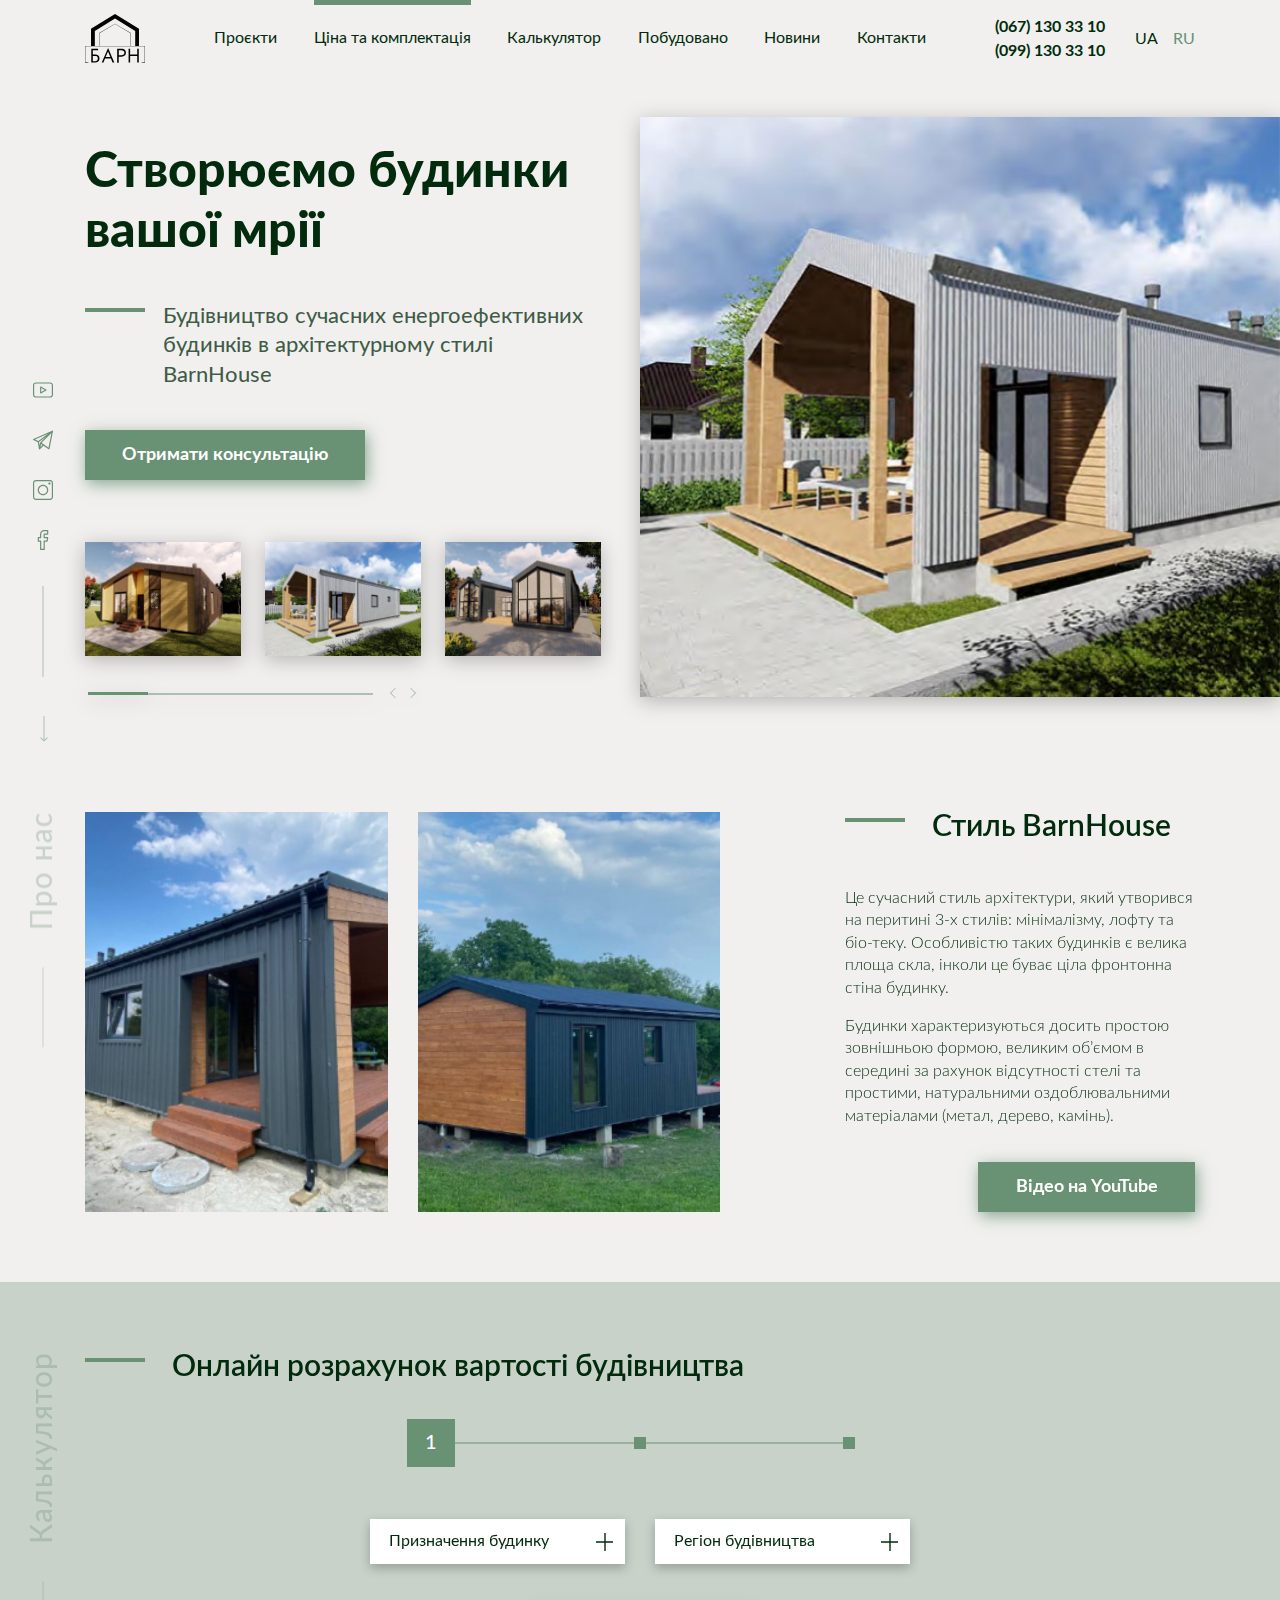
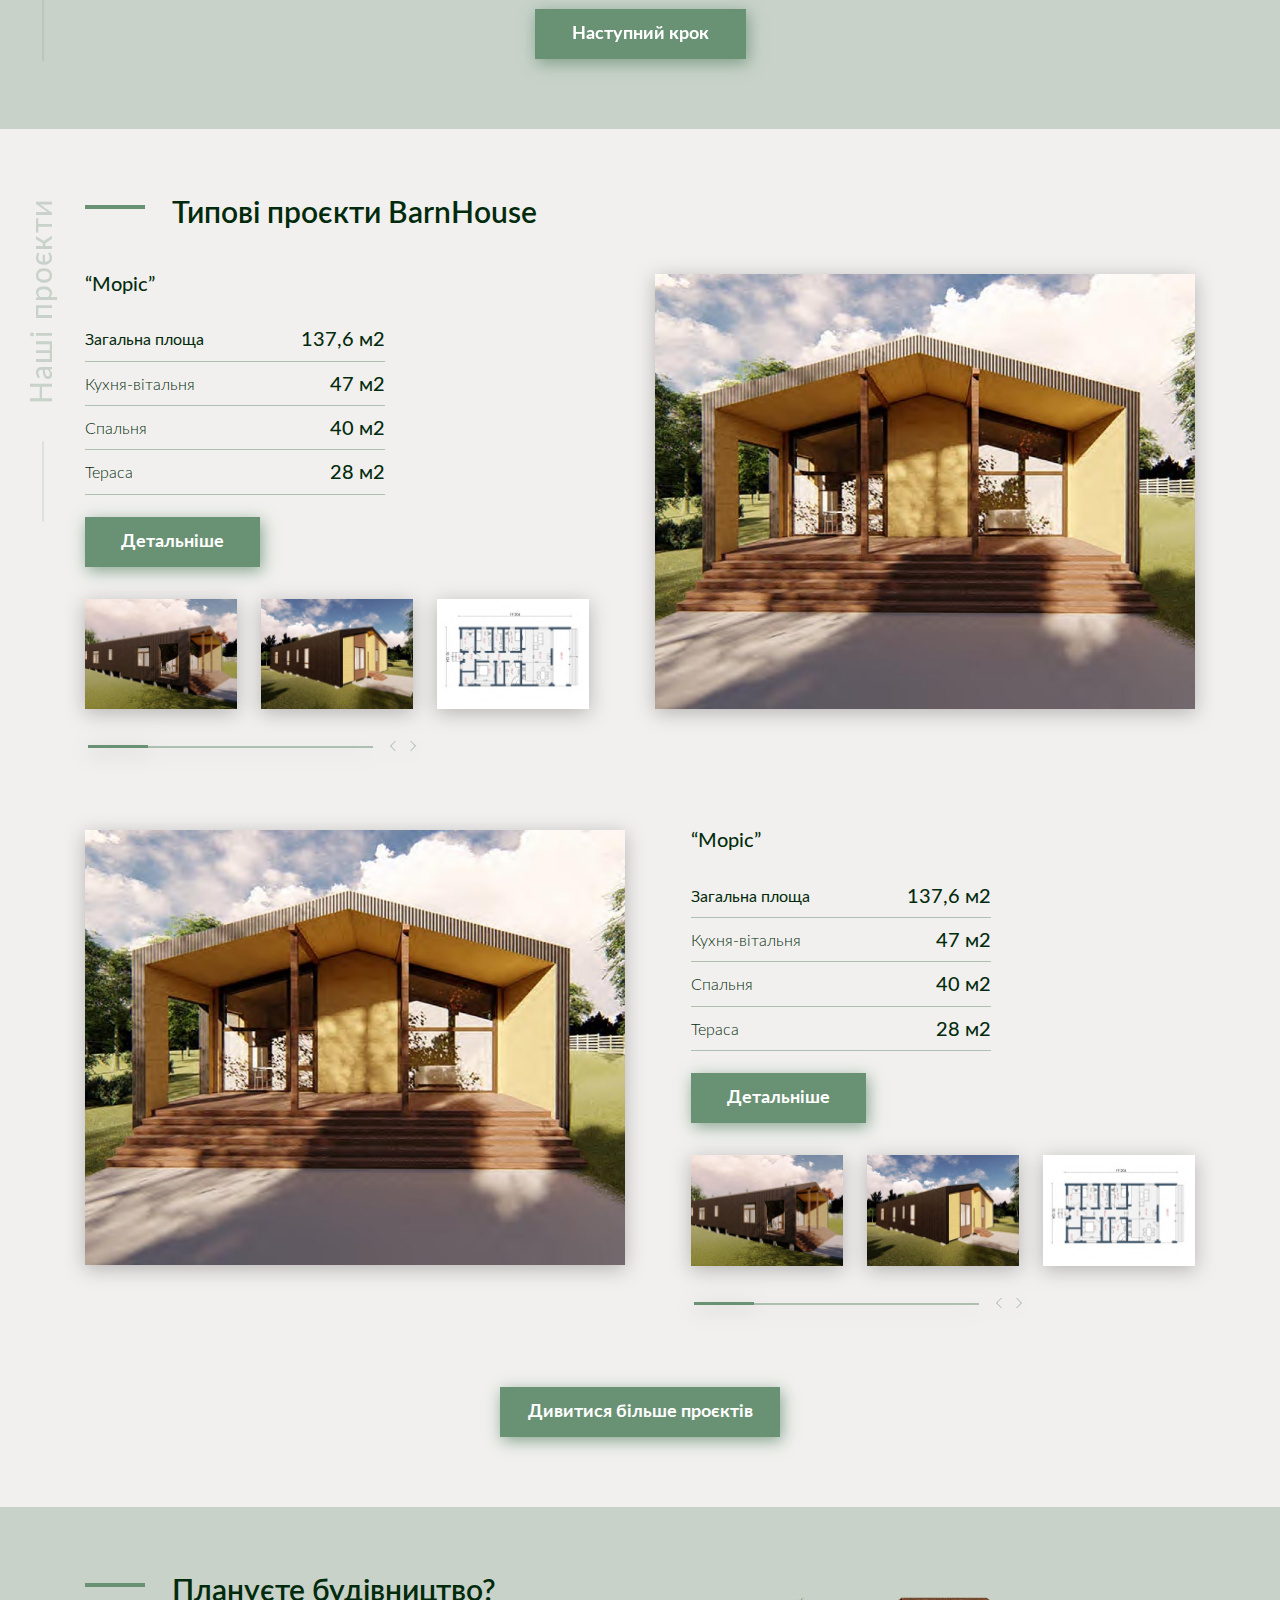
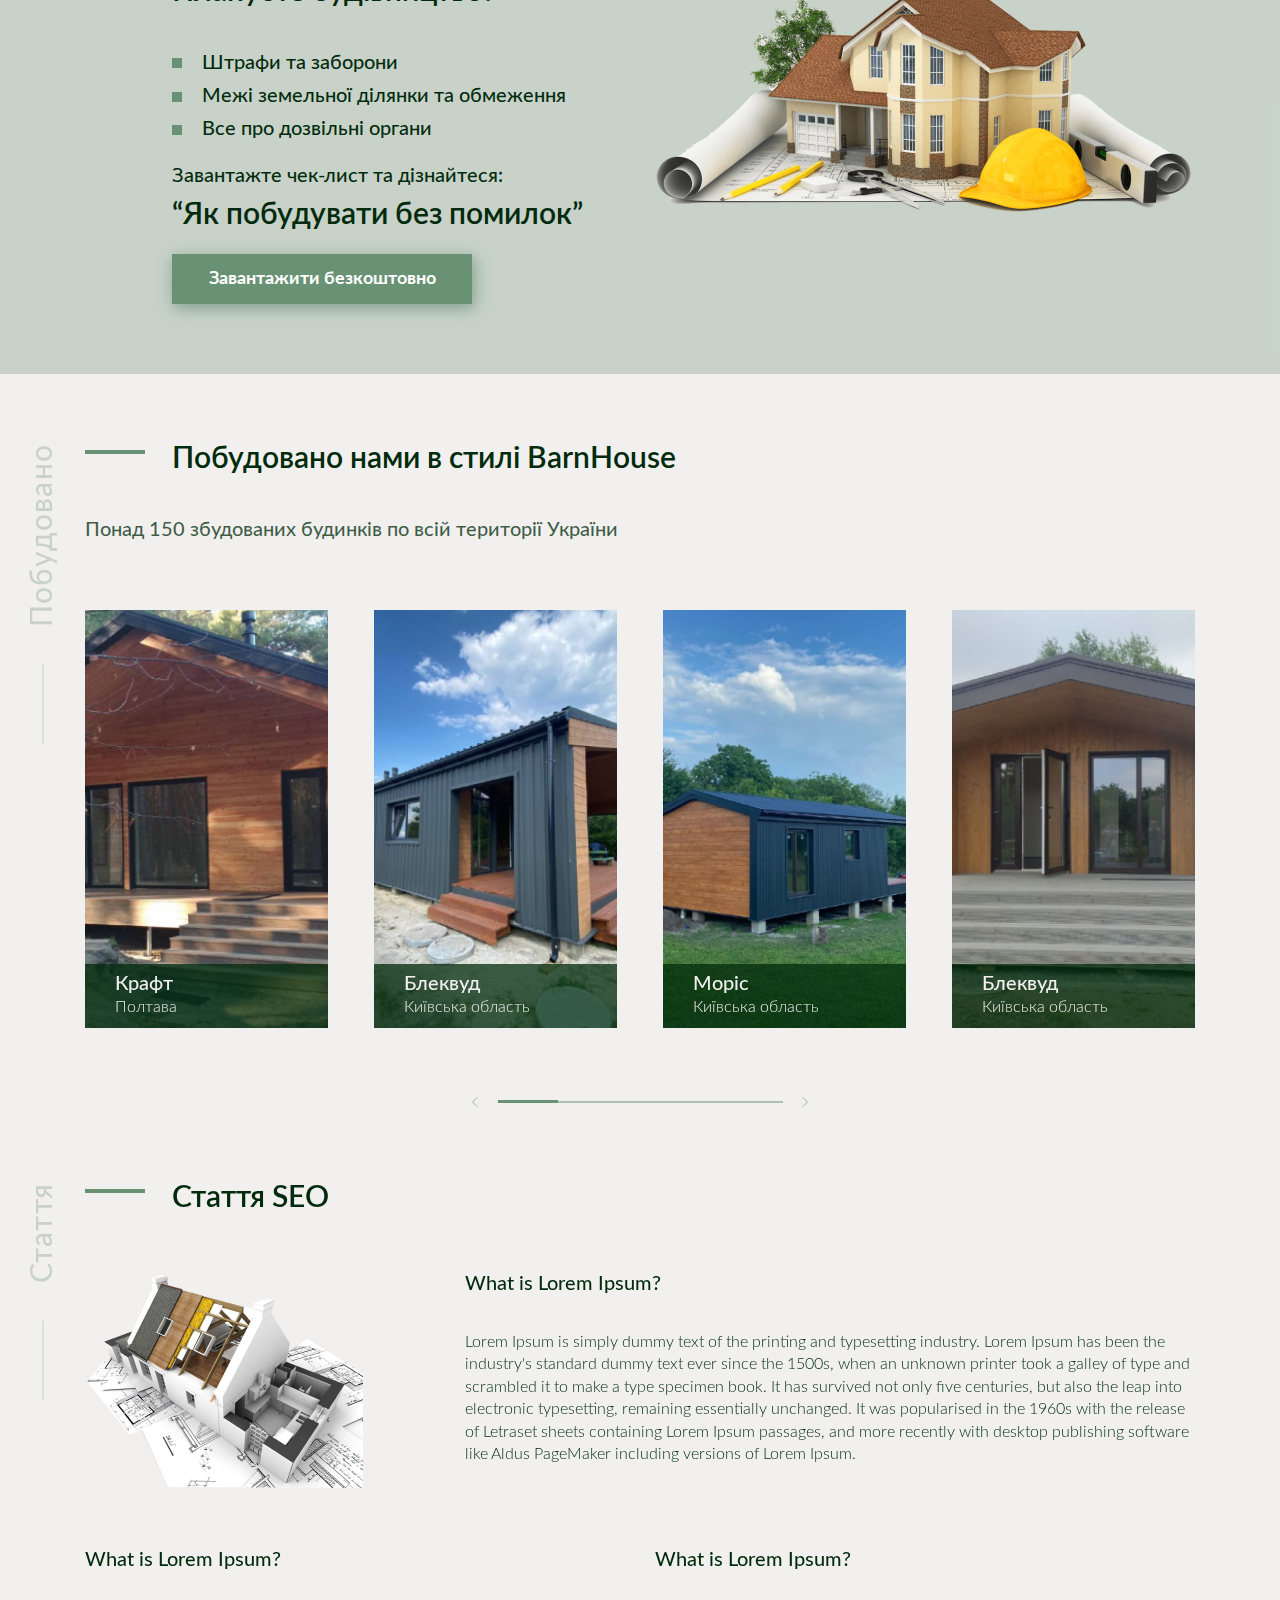
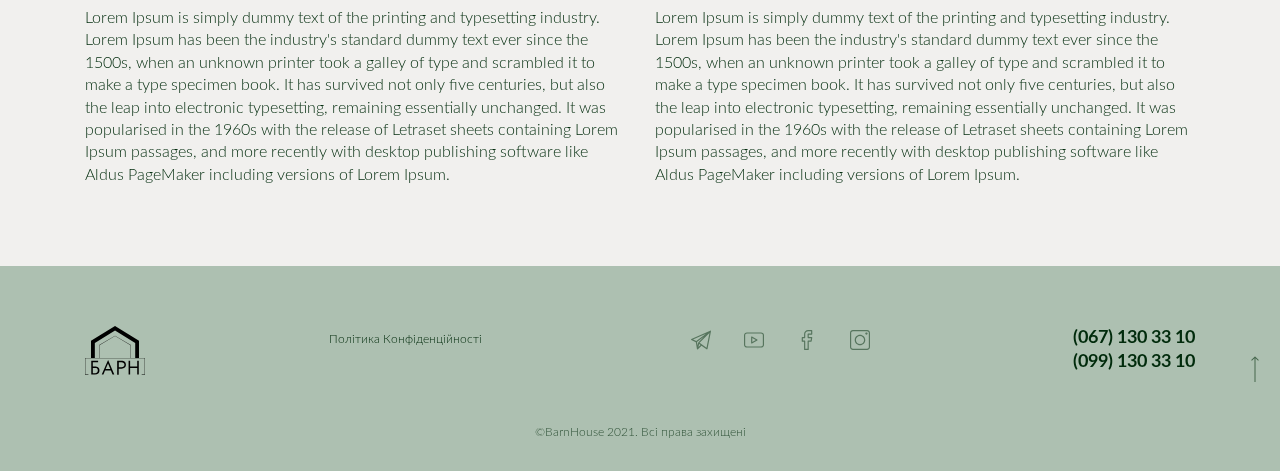
==== commit a65209b7: "update" ====
--- a/index.html
+++ b/index.html
@@ -40,6 +40,17 @@
                                     <li class="active"><a href="#">UA</a></li>
                                     <li><a href="#">Ru</a></li>
                                 </ul>
+                                <ul>
+                                    <li><a href="#" target="_blank"><img src="img/telegram-footer.svg"
+                                                alt="telegram"></a>
+                                    </li>
+                                    <li><a href="#" target="_blank"><img src="img/youtube-footer.svg" alt="youtube"></a>
+                                    </li>
+                                    <li><a href="#" target="_blank"><img src="img/fb-footer.svg" alt="facebook"></a>
+                                    </li>
+                                    <li><a href="#" target="_blank"><img src="img/insta-footer.svg" alt="instagram"></a>
+                                    </li>
+                                </ul>
                             </div>
                         </div>
                     </div>
@@ -69,7 +80,7 @@
                         <div class="mainslider__left">
                             <h1>Створюємо будинки вашої мрії</h1>
                             <h4>
-                                Будівництво сучасних енергоефективних будинків в архітектурному стилі BurnHouse
+                                Будівництво сучасних енергоефективних будинків в архітектурному стилі BarnHouse
                             </h4>
                             <a href="#" class="greenbtn">Отримати консультацію</a>
                             <div class="sliderlitt">
@@ -172,7 +183,7 @@
                             </div>
                         </div>
                         <div class="offset-lg-1 col-lg-4">
-                            <h3>Стиль BurnHouse</h3>
+                            <h3>Стиль BarnHouse</h3>
                             <div class="descr">
                                 <p>
                                     Це сучасний стиль архітектури, який утворився на перитині 3-х стилів: мінімалізму,
@@ -282,7 +293,7 @@
 
             <section class="projectssection">
                 <div class="container">
-                    <h3>Типові проєкти BurnHouse</h3>
+                    <h3>Типові проєкти BarnHouse</h3>
                     <div class="project-group">
                         <div class="project">
                             <div class="row">
@@ -668,21 +679,13 @@
 
         </main>
 
+
+
         <footer class="footer">
             <div class="container">
                 <div class="footer__wrapper">
                     <div class="footer__logo"><a href="index.html"><img src="img/logo-footer.svg" alt="logo"></a></div>
                     <div class="footer__nav">
-                        <!-- <nav>
-                            <ul>
-                                <li><a href="#">Проєкти</a></li>
-                                <li><a href="#">Ціна та комплектація</a></li>
-                                <li><a href="#">Калькулятор</a></li>
-                                <li><a href="#">Побудовано</a></li>
-                                <li><a href="#">Новини</a></li>
-                                <li><a href="#">Контакти</a></li>
-                            </ul>
-                        </nav> -->
                         <div class="footer__nav-bott">
                             <a href="#">Політика Конфіденційності</a>
                             <ul>
@@ -694,21 +697,20 @@
                                 <li><a href="#" target="_blank"><img src="img/insta-footer.svg" alt="instagram"></a>
                                 </li>
                             </ul>
+                            <div class="footer__botttext">
+                                <p>©BarnHouse 2021. Всі права захищені</p>
+                            </div>
                         </div>
                     </div>
                     <div class="footer__tels">
                         <ul>
-                            <li>
-                                <a href="tel:0671303310">(067) 130 33 10</a>
-                            </li>
-                            <li>
-                                <a href="tel:0991303310">(099) 130 33 10</a>
-                            </li>
+                            <li><a href="tel:0671303310">(067) 130 33 10</a></li>
+                            <li><a href="tel:0991303310">(099) 130 33 10</a></li>
                         </ul>
                     </div>
                 </div>
                 <div class="footer__botttext">
-                    <p>©BurnHouse 2021. Всі права захищені</p>
+                    <p>©BarnHouse 2021. Всі права захищені</p>
                 </div>
             </div>
             <div id="totop">
@@ -718,6 +720,7 @@
 
 
     </div>
+
 
 
 
@@ -740,6 +743,13 @@
 
 
 
+
+
+
+
+
+
+
     <script src="js/jquery.min.js"></script>
     <script src="js/slick.min.js"></script>
     <script src="js/bootstrap.min.js"></script>
--- a/css/common.css
+++ b/css/common.css
@@ -3,10 +3,7 @@
 @font-face {
     font-family: 'Lato';
     src: url('../fonts/Lato-Heavy.eot');
-    src: local('Lato Heavy'), local('Lato-Heavy'),
-        url('../fonts/Lato-Heavy.eot?#iefix') format('embedded-opentype'),
-        url('../fonts/Lato-Heavy.woff') format('woff'),
-        url('../fonts/Lato-Heavy.ttf') format('truetype');
+    src: local('Lato Heavy'), local('Lato-Heavy'), url('../fonts/Lato-Heavy.eot?#iefix') format('embedded-opentype'), url('../fonts/Lato-Heavy.woff') format('woff'), url('../fonts/Lato-Heavy.ttf') format('truetype');
     font-weight: 900;
     font-style: normal;
 }
@@ -14,10 +11,7 @@
 @font-face {
     font-family: 'Lato';
     src: url('../fonts/Lato-Regular.eot');
-    src: local('Lato Regular'), local('Lato-Regular'),
-        url('../fonts/Lato-Regular.eot?#iefix') format('embedded-opentype'),
-        url('../fonts/Lato-Regular.woff') format('woff'),
-        url('../fonts/Lato-Regular.ttf') format('truetype');
+    src: local('Lato Regular'), local('Lato-Regular'), url('../fonts/Lato-Regular.eot?#iefix') format('embedded-opentype'), url('../fonts/Lato-Regular.woff') format('woff'), url('../fonts/Lato-Regular.ttf') format('truetype');
     font-weight: normal;
     font-style: normal;
 }
@@ -25,10 +19,7 @@
 @font-face {
     font-family: 'Lato';
     src: url('../fonts/Lato-Medium.eot');
-    src: local('Lato Medium'), local('Lato-Medium'),
-        url('../fonts/Lato-Medium.eot?#iefix') format('embedded-opentype'),
-        url('../fonts/Lato-Medium.woff') format('woff'),
-        url('../fonts/Lato-Medium.ttf') format('truetype');
+    src: local('Lato Medium'), local('Lato-Medium'), url('../fonts/Lato-Medium.eot?#iefix') format('embedded-opentype'), url('../fonts/Lato-Medium.woff') format('woff'), url('../fonts/Lato-Medium.ttf') format('truetype');
     font-weight: 500;
     font-style: normal;
 }
@@ -36,10 +27,7 @@
 @font-face {
     font-family: 'Lato';
     src: url('../fonts/Lato-Semibold.eot');
-    src: local('Lato Semibold'), local('Lato-Semibold'),
-        url('../fonts/Lato-Semibold.eot?#iefix') format('embedded-opentype'),
-        url('../fonts/Lato-Semibold.woff') format('woff'),
-        url('../fonts/Lato-Semibold.ttf') format('truetype');
+    src: local('Lato Semibold'), local('Lato-Semibold'), url('../fonts/Lato-Semibold.eot?#iefix') format('embedded-opentype'), url('../fonts/Lato-Semibold.woff') format('woff'), url('../fonts/Lato-Semibold.ttf') format('truetype');
     font-weight: 600;
     font-style: normal;
 }
@@ -47,10 +35,7 @@
 @font-face {
     font-family: 'Lato';
     src: url('../fonts/Lato-Bold.eot');
-    src: local('Lato Bold'), local('Lato-Bold'),
-        url('../fonts/Lato-Bold.eot?#iefix') format('embedded-opentype'),
-        url('../fonts/Lato-Bold.woff') format('woff'),
-        url('../fonts/Lato-Bold.ttf') format('truetype');
+    src: local('Lato Bold'), local('Lato-Bold'), url('../fonts/Lato-Bold.eot?#iefix') format('embedded-opentype'), url('../fonts/Lato-Bold.woff') format('woff'), url('../fonts/Lato-Bold.ttf') format('truetype');
     font-weight: bold;
     font-style: normal;
 }
@@ -58,22 +43,16 @@
 @font-face {
     font-family: 'Lato';
     src: url('../fonts/Lato-Light.eot');
-    src: local('Lato Light'), local('Lato-Light'),
-        url('../fonts/Lato-Light.eot?#iefix') format('embedded-opentype'),
-        url('../fonts/Lato-Light.woff') format('woff'),
-        url('../fonts/Lato-Light.ttf') format('truetype');
+    src: local('Lato Light'), local('Lato-Light'), url('../fonts/Lato-Light.eot?#iefix') format('embedded-opentype'), url('../fonts/Lato-Light.woff') format('woff'), url('../fonts/Lato-Light.ttf') format('truetype');
     font-weight: 300;
     font-style: normal;
 }
 
-*,
-::after,
-::before {
+*, ::after, ::before {
     box-sizing: border-box;
 }
 
-html,
-body {
+html, body {
     height: 100%;
     margin: 0;
 }
@@ -93,12 +72,7 @@
     flex: 1 1 auto;
 }
 
-h1,
-h2,
-h3,
-h4,
-h5,
-h6 {
+h1, h2, h3, h4, h5, h6 {
     margin-top: 0;
 }
 
@@ -146,6 +120,7 @@
 }
 
 /* header */
+
 header.header {
     position: fixed;
     left: 0;
@@ -265,8 +240,7 @@
     color: #012B0C;
 }
 
-.header__nav ul li.active a:before,
-.header__nav ul li a:hover:before {
+.header__nav ul li.active a:before, .header__nav ul li a:hover:before {
     width: 100%;
 }
 
@@ -284,8 +258,6 @@
     width: 0;
     transition: .3s;
 }
-
-
 
 /* header end*/
 
@@ -419,14 +391,7 @@
     height: 3px;
 }
 
-.sliderlitt .slick-next,
-.sliderlitt .slick-prev,
-.builtbyus__slider .slick-next,
-.builtbyus__slider .slick-prev,
-.project-sliderbig .slick-next,
-.project-sliderbig .slick-prev,
-.mainslider .slick-next,
-.mainslider .slick-prev {
+.sliderlitt .slick-next, .sliderlitt .slick-prev, .builtbyus__slider .slick-next, .builtbyus__slider .slick-prev, .project-sliderbig .slick-next, .project-sliderbig .slick-prev, .mainslider .slick-next, .mainslider .slick-prev {
     width: 10px;
     height: 10px;
     border: none;
@@ -437,18 +402,14 @@
     background-color: transparent;
 }
 
-.sliderlitt .slick-next,
-.project-sliderbig .slick-next,
-.mainslider .slick-next {
+.sliderlitt .slick-next, .project-sliderbig .slick-next, .mainslider .slick-next {
     background-image: url('../img/arrow-right.svg');
     position: absolute;
     bottom: -3px;
     left: 335px;
 }
 
-.sliderlitt .slick-prev,
-.project-sliderbig .slick-prev,
-.mainslider .slick-prev {
+.sliderlitt .slick-prev, .project-sliderbig .slick-prev, .mainslider .slick-prev {
     background-image: url('../img/arrow-left.svg');
     position: absolute;
     bottom: -3px;
@@ -541,7 +502,6 @@
 
 .jq-selectbox__trigger {
     border: none;
-
 }
 
 .jq-selectbox__trigger-arrow {
@@ -623,17 +583,13 @@
     max-width: 253px;
 }
 
-.calcbox__step1,
-.calcbox__step2,
-.calcbox__step3 {
+.calcbox__step1, .calcbox__step2, .calcbox__step3 {
     visibility: hidden;
     opacity: 0;
     height: 0;
 }
 
-.calcbox__step1.show,
-.calcbox__step2.show,
-.calcbox__step3.show {
+.calcbox__step1.show, .calcbox__step2.show, .calcbox__step3.show {
     visibility: visible;
     opacity: 1;
     height: auto;
@@ -1193,8 +1149,7 @@
     cursor: pointer;
 }
 
-.slick-next,
-.slick-prev {
+.slick-next, .slick-prev {
     cursor: pointer;
 }
 
@@ -1303,9 +1258,7 @@
     padding: 20px;
 }
 
-.header__nav .header__lang,
-.burgerbtn,
-.tablet-title {
+.header__nav .header__lang, .burgerbtn, .tablet-title {
     display: none;
 }
 
@@ -1333,9 +1286,291 @@
     display: none !important;
 }
 
-
-
-
+/* NEWS */
+
+.breadcrumbs {
+    margin-top: 75px;
+}
+
+.breadcrumbs ul {
+    list-style-type: none;
+    padding: 0;
+    margin: 0;
+}
+
+.breadcrumbs ul li {
+    display: inline-block;
+    vertical-align: middle;
+    position: relative;
+    color: rgba(105, 144, 116, 0.5);
+    font-weight: 500;
+    font-size: 20px;
+    line-height: 116.5%;
+}
+
+.breadcrumbs ul li:not(:last-child):after {
+    content: '/';
+    display: inline-block;
+    font-weight: 500;
+    font-size: 20px;
+    line-height: 116.5%;
+    color: #012B0C;
+    margin: 0 4px 0 6px;
+}
+
+.breadcrumbs ul li a {
+    text-decoration: none;
+    color: #012B0C;
+    transition: .3s;
+}
+
+.breadcrumbs ul li a:hover {
+    opacity: .6;
+}
+
+.news {
+    padding: 50px 0 80px;
+}
+
+.news__postcards {
+    margin-top: 50px;
+}
+
+.news-card {
+    background: #fff;
+    box-shadow: 0px 4px 10px rgba(0, 0, 0, 0.25);
+    margin-bottom: 30px;
+}
+
+.news-card a {
+    text-decoration: none;
+}
+
+.news-card__img {
+    filter: drop-shadow(0px 4px 10px rgba(0, 0, 0, 0.25));
+}
+
+.news-card__img img {
+    transition: 1s;
+    animation-timing-function: ease-in-out;
+}
+
+.news-card__description {
+    padding: 25px 34px;
+}
+
+.news-card__title {
+    margin-bottom: 23px;
+    color: #012B0C;
+    font-weight: 500;
+    font-size: 20px;
+    line-height: 116.5%;
+    display: -webkit-box;
+    -webkit-line-clamp: 2;
+    -webkit-box-orient: vertical;
+    overflow: hidden;
+}
+
+.news-card__detail-link {
+    position: relative;
+    color: rgba(1, 43, 12, 0.75);
+    font-weight: bold;
+    font-size: 18px;
+    line-height: 22px;
+    padding-right: 40px;
+    transition: 1s;
+    animation-timing-function: ease-in-out;
+}
+
+.news-card__detail-link:after {
+    content: '';
+    display: inline-block;
+    width: 30px;
+    height: 16px;
+    position: absolute;
+    right: 0;
+    top: 50%;
+    transform: translateY(-50%);
+    background: url('../img/svg/green-arr.svg') no-repeat center / 100%;
+}
+
+.news-card:hover .news-card__img img {
+    transform: scale(1.04);
+}
+
+.news-card:hover .news-card__detail-link {
+    padding-right: 45px;
+}
+
+.pagination {
+    justify-content: center;
+}
+
+.pagination__list {
+    list-style-type: none;
+    margin: 0;
+    padding: 0;
+}
+
+.pagination__item {
+    display: inline-block;
+    vertical-align: middle;
+    min-width: 18px;
+    /* height: 22px; */
+}
+
+.pagination__item a {
+    display: block;
+    text-decoration: none;
+    color: rgba(105, 144, 116, 0.5);
+    font-weight: 300;
+    font-size: 12px;
+    line-height: 14px;
+}
+
+.pagination__item.avtive a {
+    font-size: 16px;
+    line-height: 140%;
+    color: rgba(1, 43, 12, 0.75);
+}
+
+.pagination__item a:hover {
+    color: rgba(1, 43, 12, 0.75);
+}
+
+.mainslidersect__social.twobox {
+    bottom: initial;
+    top: 410px;
+}
+
+.mainslidersect__social.twobox ul:after {
+    display: none;
+}
+
+.projectssection.projectssection_product {
+    padding-top: 50px;
+}
+
+.footer__nav-bott .footer__botttext {
+    display: none;
+}
+
+.projectssection.projectssection_product .project__descr .greenbtn {
+    max-width: 274px;
+    height: auto;
+    width: auto;
+    padding: 13px 36px;
+
+}
+
+.projectssection.projectssection_product h3 {
+    margin-bottom: 35px;
+}
+.projectssection.projectssection_product .project__descr>ul {
+    margin-bottom: 45px;
+}
+
+.projectssection.projectssection_product .project__descr .sliderlitt {
+    margin-top: 45px;
+}
+
+.projectssection__planimgsect {
+    margin-top: 30px;
+    margin-bottom: 50px;
+}
+.projectssection__planimgsect img {
+    width: 100%;
+}
+
+.similarproj {
+    padding: 20px 0 10px 0;
+}
+
+.similarproj h3 {
+    margin-bottom: 65px;
+}
+
+.square {
+    display: flex;
+    align-items: center;
+    justify-content: space-between;
+    padding-bottom: 5px;
+    border-bottom: 1px solid rgba(105, 144, 116, 0.5);
+    font-size: 16px;
+    line-height: 140%;
+    color: #012B0C;
+}
+
+.square_leftspan {
+    font-weight: 300;
+}
+
+.square_rightspan {
+    font-weight: 500;
+}
+
+.similarproj .news-card__title {
+    margin-bottom: 10px;
+}
+
+.similarproj .d-flex.justify-content-center a {
+    margin-top: 30px;
+    max-width: 211px;
+}
+
+.similarproj.projects {
+    padding: 50px 0 10px;
+}
+
+.pricerow {
+    position: absolute;
+    left: 0;
+    bottom: 0;
+    width: 100%;
+    height: 45px;
+    background: rgba(1, 43, 12, 0.75);
+    font-weight: 500;
+    font-size: 20px;
+    line-height: 116.5%;
+    color: #fff;
+    display: flex;
+    align-items: center;
+    justify-content: center;
+}
+
+.similarproj.projects .news-card {
+    margin-bottom: 50px;
+}
+
+.similarproj.projects .d-flex.justify-content-center a {
+    margin-top: 10px;
+}
+
+.similarproj.projects .news-card a {
+    display: block;
+    position: relative;
+}
+
+.similarproj.projects .news-card a:after {
+    display: block;
+    content: '';
+    background-color: rgba(1, 43, 12, 0.75);
+    box-shadow: 0px 4px 10px rgba(0, 0, 0, 0.25);
+    position: absolute;
+    left: 0;
+    top: 0;
+    width: 100%;
+    height: 100%;
+    background-image: url('../img/search.svg');
+    background-position: center;
+    background-repeat: no-repeat;
+    opacity: 0;
+    transition: .5s;
+    animation-timing-function: ease-in-out;
+}
+.similarproj.projects .news-card a:hover:after {
+    opacity: 1;
+}
 
 
 
--- a/css/responsive.css
+++ b/css/responsive.css
@@ -11,32 +11,26 @@
     }
 }
 
-
-
-
 @media(max-width:1440.8px) {
     .vertical-title {
         padding-left: 0;
         justify-content: center;
     }
-
     .mainslidersect__social>a {
         margin-left: 2px;
     }
-
-
-
-
-
-
-
-
-
+    .breadcrumbs ul li {
+        font-size: 16px;
+    }
 }
 
 @media(max-width:1300.8px) {
     #totop {
         right: 15px;
+    }
+
+    .similarproj h3 {
+        margin-bottom: 45px;
     }
 }
 
@@ -46,177 +40,122 @@
         line-height: 52px;
         margin-bottom: 30px;
     }
-
     h3 {
         font-size: 28px;
     }
-
     h4 {
         font-size: 18px;
     }
-
     .mainslider__left h4 {
         min-height: initial;
     }
-
     .greenbtn {
         width: 260px;
     }
-
     .mainslider__slide {
         height: 520px;
     }
-
     .header__nav {
         padding: 0 20px;
     }
-
     .calcnav {
         margin-bottom: 50px;
     }
-
     .project__descr {
         max-width: 100%;
     }
-
     .vertical-title {
         padding-top: 50px;
     }
-
     .project__descr>ul li {
         margin-bottom: 8px;
         padding-bottom: 3px;
     }
-
     .project-group .project:not(:last-child) {
         margin-bottom: 40px;
     }
-
     .builtbyus {
         padding-top: 50px;
     }
-
     .vertical-title p:after {
         bottom: calc(100% + 20px);
     }
-
     .builtbyus h6 {
         margin-bottom: 10px;
     }
-
     .builtbyus__slider {
         margin-top: 15px;
     }
-
     .builtbyus__slider .slick-slide {
         padding: 0 10px;
     }
-
     .builtbyus__slider {
         margin-left: -10px;
         width: calc(100% + 20px);
     }
-
     .builtbyus__slider .slick-slide:hover {
         transform: scale(1.07);
     }
-
     .builtbyus__slider .slick-list {
         padding-top: 30px;
         padding-bottom: 50px;
     }
-
     .seotext .title {
         margin-top: 0;
         margin-bottom: 15px;
     }
-
     .footer__logo {
         max-width: 120px;
     }
-
     .footer__tels {
         max-width: 150px;
     }
-
     .footer__nav {
         max-width: calc(100% - 270px);
     }
-
-
-
-
-
-
-
-
-
-    .calcsection,
-    .projectssection,
-    .pnaningbuild,
-    .seosect {
+    .calcsection, .projectssection, .pnaningbuild, .seosect {
         padding: 50px 0;
     }
-
-    .project__descr ul li .m,
-    .customlist li {
-        font-size: 16px;
-    }
-
-    .pnaningbuild__descr .subtit,
-    h6,
-    .seotext .title {
+    .project__descr ul li .m, .customlist li {
+        font-size: 16px;
+    }
+    .pnaningbuild__descr .subtit, h6, .seotext .title {
         font-size: 18px;
     }
-
-    .pnaningbuild__descr .tit,
-    .vertical-title p {
+    .pnaningbuild__descr .tit, .vertical-title p {
         font-size: 24px;
     }
-
+    .news-card__title {
+        font-size: 18px;
+    }
+    .news-card__detail-link {
+        font-size: 16px;
+    }
+    .news-card__description {
+        padding: 15px 20px;
+    }
+    .breadcrumbs {
+        margin-top: 45px;
+    }
+
+    .similarproj .d-flex.justify-content-center a {
+        margin-top: 10px;
+    }
 }
 
 @media(max-width:1024.8px) {
-
-    .mainslidersect__social,
-    .vertical-title {
-        display: none;
-    }
-
-
-
-
-
-
-
-
-
-
-
-
-
-
-
-
-
-
-
-
-
-
+    .mainslidersect__social, .vertical-title {
+        display: none;
+    }
 }
 
 @media(max-width:991.8px) {
-
-    .header__lang,
-    .header__nav {
-        display: none;
-    }
-
+    .header__lang, .header__nav {
+        display: none;
+    }
     .header-wrap {
         justify-content: space-between;
     }
-
     .burgerbtn {
         display: inline-block;
         position: absolute;
@@ -224,89 +163,67 @@
         top: 50%;
         transform: translateY(-50%);
     }
-
     header.header .container {
         position: relative;
     }
-
     .header__telbox {
         margin-right: 40px;
     }
-
     h1 {
         font-size: 38px;
         line-height: 48px;
     }
-
-    .mainslider__left h4:before,
-    h3::before {
+    .mainslider__left h4:before, h3::before {
         width: 40px;
         height: 3px;
     }
-
-    .mainslider__left h4,
-    h3 {
+    .mainslider__left h4, h3 {
         padding-left: 60px;
         margin-bottom: 30px;
     }
-
-    .mainslidersect .sliderlitt,
-    .projectssection .sliderlitt {
-        display: none;
-    }
-
+    .mainslidersect .sliderlitt, .projectssection .sliderlitt {
+        display: none;
+    }
     .mainslider__left {
         margin-bottom: 30px;
     }
-
     .mainslider__right {
         max-width: 720px;
         margin: 0 auto;
     }
-
     .mainslider__left {
         padding-left: 0 !important;
         padding-right: 0 !important;
         max-width: 720px;
         margin: 0 auto 30px;
     }
-
     .aboutus .col-lg-7 {
         order: 2;
     }
-
     .aboutus .col-lg-4 {
         order: 1;
     }
-
     .aboutus {
         padding: 50px 0 50px;
     }
-
     .mainslidersect {
         padding-bottom: 20px;
     }
-
     .aboutus .col-lg-7 {
         margin-top: 30px;
     }
-
     .project-group .project:nth-child(even) .row .col-lg-6:first-child {
         text-align: left;
     }
-
     .project-group .project .col-lg-6:first-child {
         order: 2;
     }
-
     .project-group .project .col-lg-6:nth-child(2) {
         order: 1;
     }
-
     .project__descr {
         margin-top: 30px;
     }
-
     .tablet-title {
         display: block;
         font-weight: 500;
@@ -315,66 +232,50 @@
         color: #012B0C;
         margin-bottom: 15px;
     }
-
     .project__descr {
         width: 100%;
     }
-
     .project__descr>ul {
         max-width: 100%;
     }
-
     .project-group .slick-dots {
         margin-left: 0;
     }
-
     .project__descr>ul li {
         font-size: 20px;
     }
-
-    .project__descr ul li .m,
-    .customlist li {
+    .project__descr ul li .m, .customlist li {
         font-size: 22px;
     }
-
     .pnaningbuild .picwrapper img {
         margin: 35px auto 0;
         display: block;
     }
-
-    .pnaningbuild__descr .tit,
-    .vertical-title p {
+    .pnaningbuild__descr .tit, .vertical-title p {
         font-size: 30px;
     }
-
     .footer__nav nav {
         display: none;
     }
-
     .footer__nav-bott {
         flex-wrap: wrap;
         text-align: center;
     }
-
     .footer__nav-bott>a {
         width: 100%;
         order: 2;
     }
-
     .footer__nav-bott>ul {
         width: 100%;
         order: 1;
         margin-bottom: 30px;
     }
-
     .footer__botttext {
         margin-top: 30px;
     }
-
     .header__navwrap {
         height: auto;
     }
-
     .header__nav {
         display: flex;
         align-items: center;
@@ -389,43 +290,35 @@
         background: rgb(200 211 201);
         z-index: 12;
     }
-
     .header__nav ul {
         display: block;
         height: auto;
         text-align: center;
         margin-bottom: 50px;
     }
-
     .header__nav ul li {
         display: block;
         margin-bottom: 20px;
     }
-
     .header__nav ul li a {
         font-size: 22px;
         padding: 3px 0;
     }
-
     .header__nav ul li a:before {
         display: none;
     }
-
     .header__nav .header__lang {
         display: block;
         max-width: 100%;
     }
-
     .header__nav .header__lang ul {
         display: flex;
         align-items: center;
         justify-content: center;
     }
-
     .header__nav .header__lang ul li {
         margin: 0 20px;
     }
-
     .closeheadmenu {
         display: inline-block;
         width: 24px;
@@ -434,17 +327,14 @@
         right: 20px;
         top: 20px;
     }
-
     .closeheadmenu img {
         max-width: 100%;
     }
-
     .header__nav {
         transform: translateX(100%);
         transition: .5s;
         animation-timing-function: ease-in-out;
     }
-
     .header__nav.show {
         transform: translateX(0);
     }
@@ -452,430 +342,521 @@
         right: 0;
         top: -27px;
     }
-
-
-
-
-
-
-
-
-
     .project__descr .title {
         display: none;
     }
-
     .aboutus .descr {
         margin-bottom: 25px;
     }
-
+    .news-card__title {
+        font-size: 16px;
+        margin-bottom: 15px;
+    }
+    .news-card__description {
+        padding: 15px;
+    }
+    .news-card__detail-link {
+        font-size: 14px;
+    }
+    .news-card__detail-link:after {
+        width: 26px;
+    }
+    .news-card__title {
+        -webkit-line-clamp: 3;
+        height: 55px;
+    }
+    .header__navwrap {
+        overflow: scroll;
+        width: 100%;
+        padding: 50px 0 30px 0;
+    }
+    .header__nav {
+        padding: 0;
+    }
+    .similarproj h3 {
+        margin-bottom: 30px;
+    }
+
+    .similarproj .news-card__title {
+        height: auto;
+    }
+
+    .projectssection__planimgsect {
+        margin-top: 50px;
+        margin-bottom: 30px;
+    }
+
+    .similarproj.projects .d-flex.justify-content-center a {
+        margin-top: 0;
+    }
 }
 
 @media(max-width:767.8px) {
-
-    .mainslider__left,
-    .mainslider__right {
+    .mainslider__left, .mainslider__right {
         max-width: 540px;
     }
+
+    .similarproj .row .col-md-4:last-child {
+        display: none;
+    }
+
+    .similarproj.projects .news-card {
+        margin-bottom: 30px;
+    }
+
+   
+
+    
 }
 
 @media(max-width:575.8px) {
-
-    .mainslider__left,
-    .mainslider__right {
+    .mainslider__left, .mainslider__right {
         max-width: 100%;
         padding-left: 35px !important;
         padding-right: 35px !important;
     }
-
     .header__logo {
         max-width: 50px;
     }
-
     .header__telbox ul li a {
         font-size: 14px;
         line-height: 17px;
     }
-
     .container {
         padding-left: 35px;
         padding-right: 35px;
     }
-
     .header-wrap {
         height: 70px;
     }
-
     main.main {
         padding-top: 70px;
     }
-
     .mainslider__left {
         padding-top: 0;
         margin-bottom: 34px;
     }
-
     .burgerbtn {
         right: 35px;
     }
-
-    .mainslider__left h4:before,
-    h3::before {
+    .mainslider__left h4:before, h3::before {
         width: 35px;
         height: 4px;
     }
-
-    .mainslider__left h4,
-    h3 {
+    .mainslider__left h4, h3 {
         padding-left: 53px;
     }
-
     .mainslider__left h4 {
         line-height: 129%;
         margin-bottom: 24px;
     }
-
     h1 {
         margin-bottom: 24px;
     }
-
     .mainslider__left .greenbtn {
         width: 100%;
         max-width: 280px;
         margin: 0 auto;
     }
-
     .mainslider__slide {
         height: 196px;
     }
-
-    .mainslider .slick-dots,
-    .project-sliderbig .slick-dots {
+    .mainslider .slick-dots, .project-sliderbig .slick-dots {
         margin-left: 0;
         width: calc(100% - 50px);
         margin-top: 25px;
     }
-
-    .mainslider .slick-next,
-    .project-sliderbig .slick-next {
+    .mainslider .slick-next, .project-sliderbig .slick-next {
         left: initial;
         right: 0;
     }
-
-    .mainslider .slick-prev,
-    .project-sliderbig .slick-prev {
+    .mainslider .slick-prev, .project-sliderbig .slick-prev {
         left: initial;
         right: 20px;
     }
-
     .mainslidersect {
         padding-bottom: 0;
     }
-
     h3 {
         font-size: 24px;
         line-height: 100%;
         margin-bottom: 30px;
     }
-
     .hidetel {
         display: none !important;
     }
-
     .showtel {
         display: block !important;
     }
-
     .aboutus__picbox {
         height: auto;
         margin-bottom: 20px;
     }
-
     .aboutus .col-lg-7 {
         margin-top: 0;
     }
-
     .aboutus__picbox>img {
         width: 100%;
         height: auto;
         object-fit: initial;
         object-position: initial;
     }
-
     .aboutus .greenbtn {
         margin: 10px auto 0;
     }
-
     .calcsection h3 {
         line-height: 110%;
     }
-
     h3::before {
         top: 4px;
     }
-
     .calcnav__points {
         width: 240px;
     }
-
-    .calcbox__step .jq-selectbox,
-    .calcbox__step input {
+    .calcbox__step .jq-selectbox, .calcbox__step input {
         margin-bottom: 20px;
     }
-
     .inputsrow {
         margin-bottom: 5px;
     }
-
     .calc__btns a {
         max-width: 253px;
     }
-
     .projectssection h3 {
         margin-bottom: 35px;
     }
-
     .tablet-title {
         font-size: 20px;
         line-height: 116.5%;
     }
-
     .project-sliderbig__slide {
         height: auto;
     }
-
     .project__descr>ul li {
         font-size: 15px;
     }
-
     .project__descr ul li .m {
         font-size: 16px;
     }
-
     .project__descr .greenbtn {
         margin: 0 auto;
     }
-
     .project-group .project:not(:last-child) {
         margin-bottom: 35px;
     }
-
-    .pnaningbuild .customlist,
-    .pnaningbuild__descr {
+    .pnaningbuild .customlist, .pnaningbuild__descr {
         padding-left: 0;
     }
-
     .customlist li {
         font-size: 16px;
     }
-
     .pnaningbuild__descr .subtit {
         margin-bottom: 20px
     }
-
     .pnaningbuild__descr .greenbtn {
         max-width: 277px;
         margin: 0 auto;
     }
-
     .pnaningbuild .picwrapper img {
         margin: 25px 0;
     }
-
     .builtbyus h6 {
         font-size: 16px;
     }
-
     .builtbyus__slider {
         margin-top: 20px;
     }
-
     .builtbyus__slider .slick-list {
         padding-top: 0;
     }
-
     .builtbyus__slider .slick-slide:hover {
         transform: scale(1);
     }
-
-    .builtbyus__slide-descr,
-    .builtbyus__slide:hover .builtbyus__slide-descr {
+    .builtbyus__slide-descr, .builtbyus__slide:hover .builtbyus__slide-descr {
         padding: 10px;
         height: auto;
         background-image: none;
     }
-
     .builtbyus__slide img {
         height: auto;
         object-fit: initial;
     }
-
     .builtbyus__slide {
         height: auto;
     }
-
     .builtbyus__slider img {
         max-width: 100%;
     }
-
     .builtbyus__slide-descr {
         padding: 4px 10px 4px 15px;
     }
-
     .builtbyus__slide-descr .name {
         font-size: 12px;
     }
-
     .builtbyus__slide-descr .place {
         font-size: 10px;
     }
-
     .builtbyus__slider .slick-dots {
         max-width: 260px;
     }
-
     .builtbyus__slider .slick-next {
         left: initial;
         right: 0;
     }
-
     .builtbyus__slider .slick-prev {
         right: initial;
         left: 0;
     }
-
     .builtbyus__slider .slick-list {
         padding-bottom: 30px;
     }
-
     .builtbyus {
         padding-bottom: 25px;
     }
-
     .seosect {
         padding-top: 25px;
         padding-bottom: 40px;
     }
-
     .moborder1 {
         order: 1;
     }
-
     .moborder2 {
         order: 2;
     }
-
     .moborder3 {
         order: 3;
     }
-
     .seotext .title {
         font-size: 20px;
     }
-
     .greenbtn.showtel {
         display: flex !important;
         align-items: center;
         justify-content: center;
     }
-
     .seosect .greenbtn.showtel {
         margin-top: 30px;
         max-width: 172px;
     }
-
     .seotextsect>div:nth-child(n+4) {
         display: none;
     }
-
     .showall.seotextsect>div:nth-child(n+4) {
         display: block;
     }
-
     .footer__wrapper .footer__logo {
         order: 1;
     }
-
     .footer__wrapper .footer__nav {
         order: 3;
     }
-
     .footer__wrapper .footer__tels {
         order: 2;
     }
-
     .footer__nav {
         max-width: 100%;
     }
-
     .footer__tels ul li a {
         font-size: 16px;
     }
-
     .footer__nav-bott>ul {
         margin: 30px 0;
     }
-
     #totop {
-        top: 70%;
-    }
-
+        top: 50%;
+    }
     .modal__custom .modal-content {
         padding: 5px;
     }
-
-
-
-
-
-
-
-
     .seotext .descr {
         font-size: 14px;
     }
-
     h1 {
         font-size: 30px;
         line-height: 36px;
     }
-
-    .calcsection,
-    .projectssection,
-    .pnaningbuild,
-    .builtbyus {
+    .calcsection, .projectssection, .pnaningbuild, .builtbyus {
         padding: 35px 0;
     }
-
     .builtbyus h3 {
         margin-bottom: 25px;
     }
-
     footer.footer {
         padding: 30px 0;
     }
-
     .footer__tels {
         max-width: calc(100% - 125px);
     }
-
-
-
-
-
-
-
-
-
-
-
-
-
-
-
-
     .pnaningbuild {
         overflow: hidden;
+    }
+    .news h3 {
+        margin-bottom: 25px;
+    }
+    h6 {
+        font-size: 16px;
+    }
+    .news__postcards {
+        margin-top: 30px;
+    }
+    .footer__nav-bott>ul, .footer__tels {
+        display: none;
+    }
+    .footer__wrapper .footer__nav {
+        flex: 0 0 calc(100% - 80px);
+        max-width: calc(100% - 80px);
+        width: 100%;
+    }
+    .footer__botttext {
+        display: none;
+    }
+    .footer__nav-bott .footer__botttext {
+        display: block;
+        order: 2;
+        margin: 0;
+        text-align: left;
+    }
+    .footer__nav-bott>a {
+        order: 1;
+        text-align: left;
+        margin-bottom: 22px;
+    }
+    .footer__logo {
+        max-width: 80px;
+        flex: 0 0 80px;
+    }
+
+    .projectssection.projectssection_product .project__descr>ul,
+    .projectssection__planimgsect {
+        margin-bottom: 25px;
+    }
+
+    .similarproj .row .col-md-4:last-child {
+        display: block;
+    }
+
+    .projectssection.projectssection_product .sliderlitt {
+        display: block;
+    }
+
+    .projectssection.projectssection_product .sliderlitt .littslide {
+        padding: 0 5px;
+    }
+    .projectssection.projectssection_product .project__descr {
+        display: flex;
+        flex-wrap: wrap;
+    }
+
+    .projectssection.projectssection_product .project__descr > *{
+        flex: 0 0 100%;
+        width: 100%;
+    }
+    .projectssection.projectssection_product .project__descr .sliderlitt {
+        order: 1;
+        margin-top: 0;
+        margin-left: -5px;
+        width: calc(100% + 10px);
+    }
+
+    .projectssection.projectssection_product .project__descr .sliderlitt .slick-dots {
+        margin-top: 25px;
+    }
+    .projectssection.projectssection_product .project__descr a {
+        order: 3;
+    }
+    .projectssection.projectssection_product .project__descr > ul {
+        order: 2;
+        margin-top: 40px;
+    }
+
+    .projectssection.projectssection_product .project-sliderbig .slick-dots  {
+        display: none !important;
+    }
+
+    .projectssection.projectssection_product .project__descr .sliderlitt .slick-dots  {
+        margin-left: 0;
+        width: calc(100% - 50px);
+        margin-top: 25px;
+    }
+
+    .projectssection.projectssection_product .project__descr .sliderlitt .slick-prev {
+        left: initial;
+        right: 20px;
+    }
+
+    .projectssection.projectssection_product .project__descr .sliderlitt .slick-next {
+        left: initial;
+        right: 0;
+    }
+
+   
+
+    .breadcrumbs ul li:first-child a {
+        width: 20px;
+        height: 20px;
+        display: inline-block;
+        color: transparent;
+        -webkit-touch-callout: none; 
+        -webkit-user-select: none;   
+        -khtml-user-select: none;   
+        -moz-user-select: none;      
+        -ms-user-select: none;       
+        user-select: none; 
+        background: url('../img/svg/home-icon.svg') no-repeat center / 100%;
+        margin-top: -2px;
+    }
+
+    .breadcrumbs ul {
+        display: flex;
+        align-items: center;
+    }
+
+    .breadcrumbs ul li {
+        display: flex;
+        align-items: center;
+    }
+
+    .breadcrumbs ul li:not(:last-child):after {
+        line-height: 1;
+    }
+
+    .pricerow {
+        font-size: 18px;
+    }
+
+
+
+
+
+
+
+
+
+
+    .projectssection.projectssection_product,
+    .news,
+    .similarproj.projects {
+        padding-top: 35px;
+    }
+}
+
+@media(max-width:480.8px) {
+    .news__postcards .col-6 {
+        -ms-flex: 0 0 100%;
+        flex: 0 0 100%;
+        max-width: 100%;
+    }
+    .news-card__title {
+        height: auto;
+        -webkit-line-clamp: initial;
+        -webkit-box-orient: initial;
+        display: block;
+    }
+    .news-card__title {
+        font-size: 18px;
+    }
+    .news-card__detail-link {
+        font-size: 16px;
     }
 }
 
@@ -884,10 +865,32 @@
         padding-left: 15px;
         padding-right: 15px;
     }
-
-    .mainslider__left,
-    .mainslider__right {
+    .mainslider__left, .mainslider__right {
         padding-left: 15px !important;
         padding-right: 15px !important;
     }
+    #totop {
+        top: 30%;
+    }
+}
+
+
+
+
+
+
+
+
+
+
+
+
+
+
+
+
+@media(max-height:470px) {
+    .header__navwrap {
+        height: 100%;
+    }
 }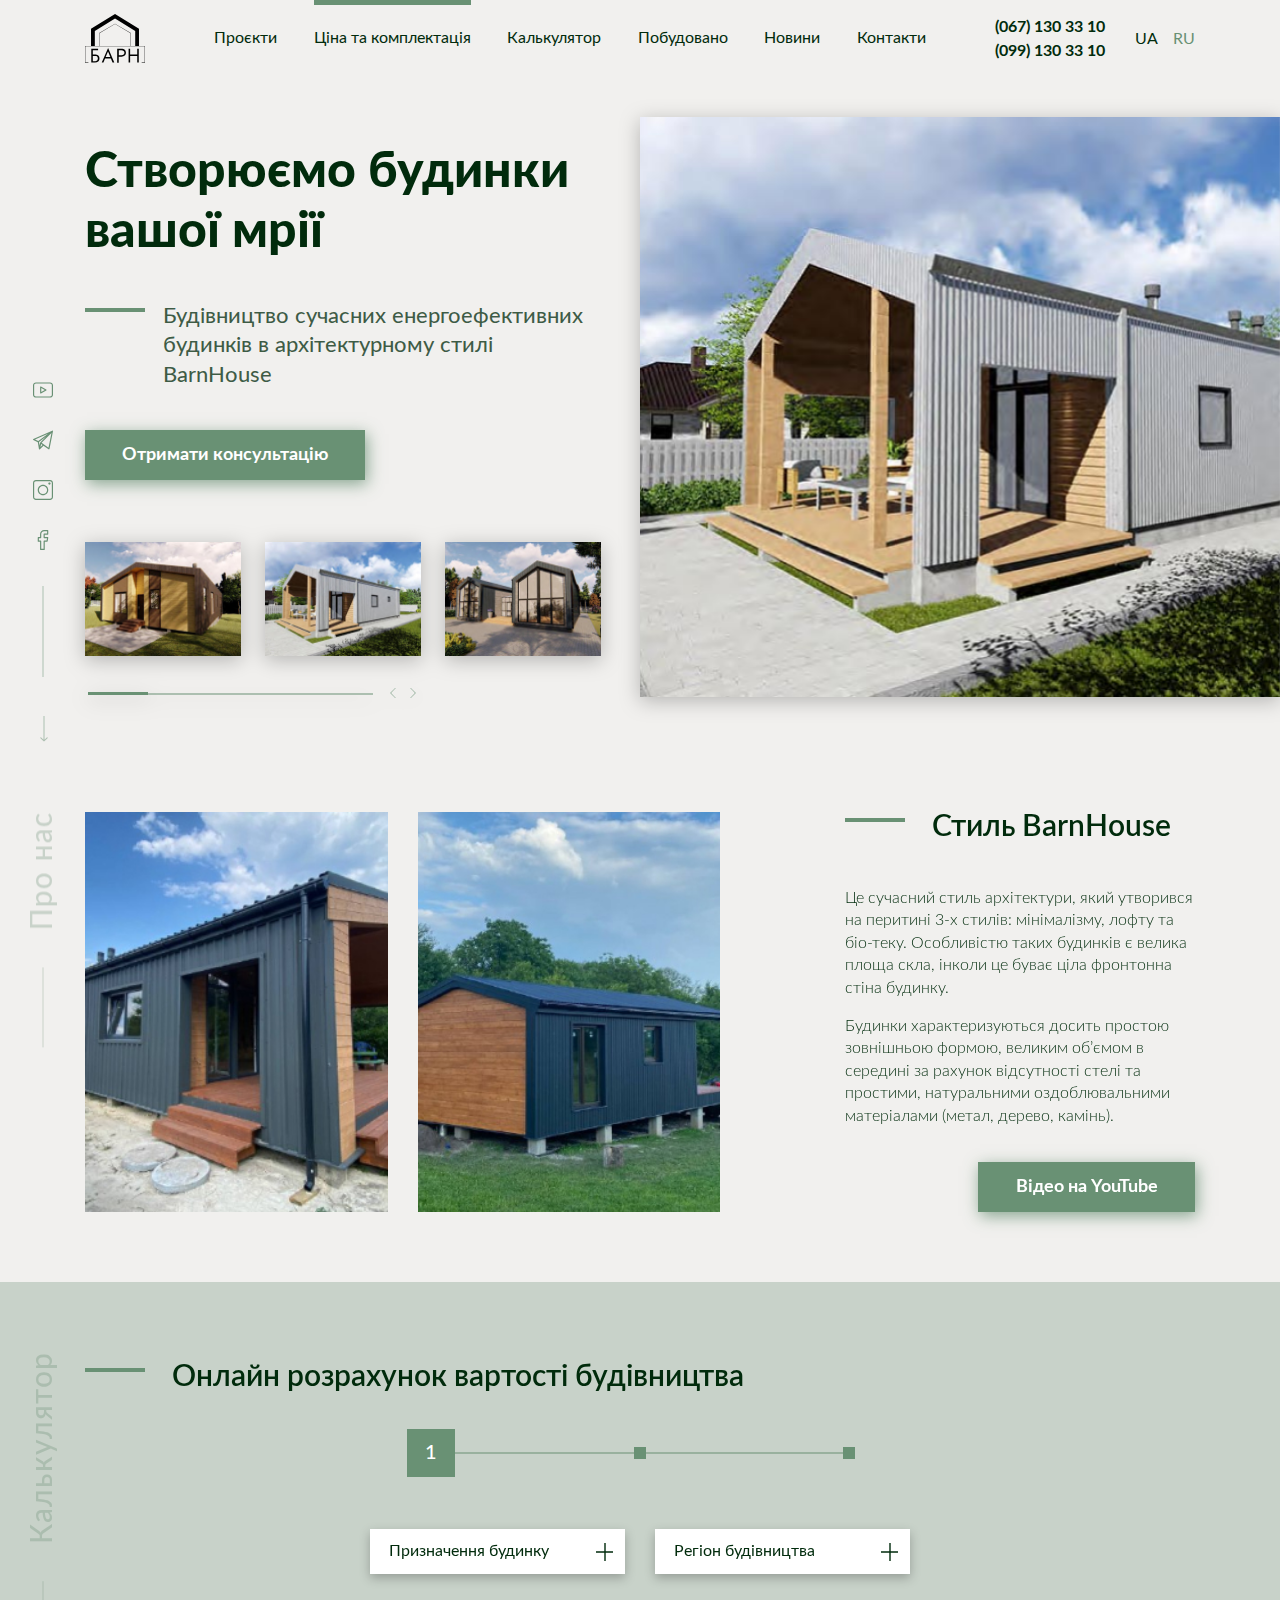
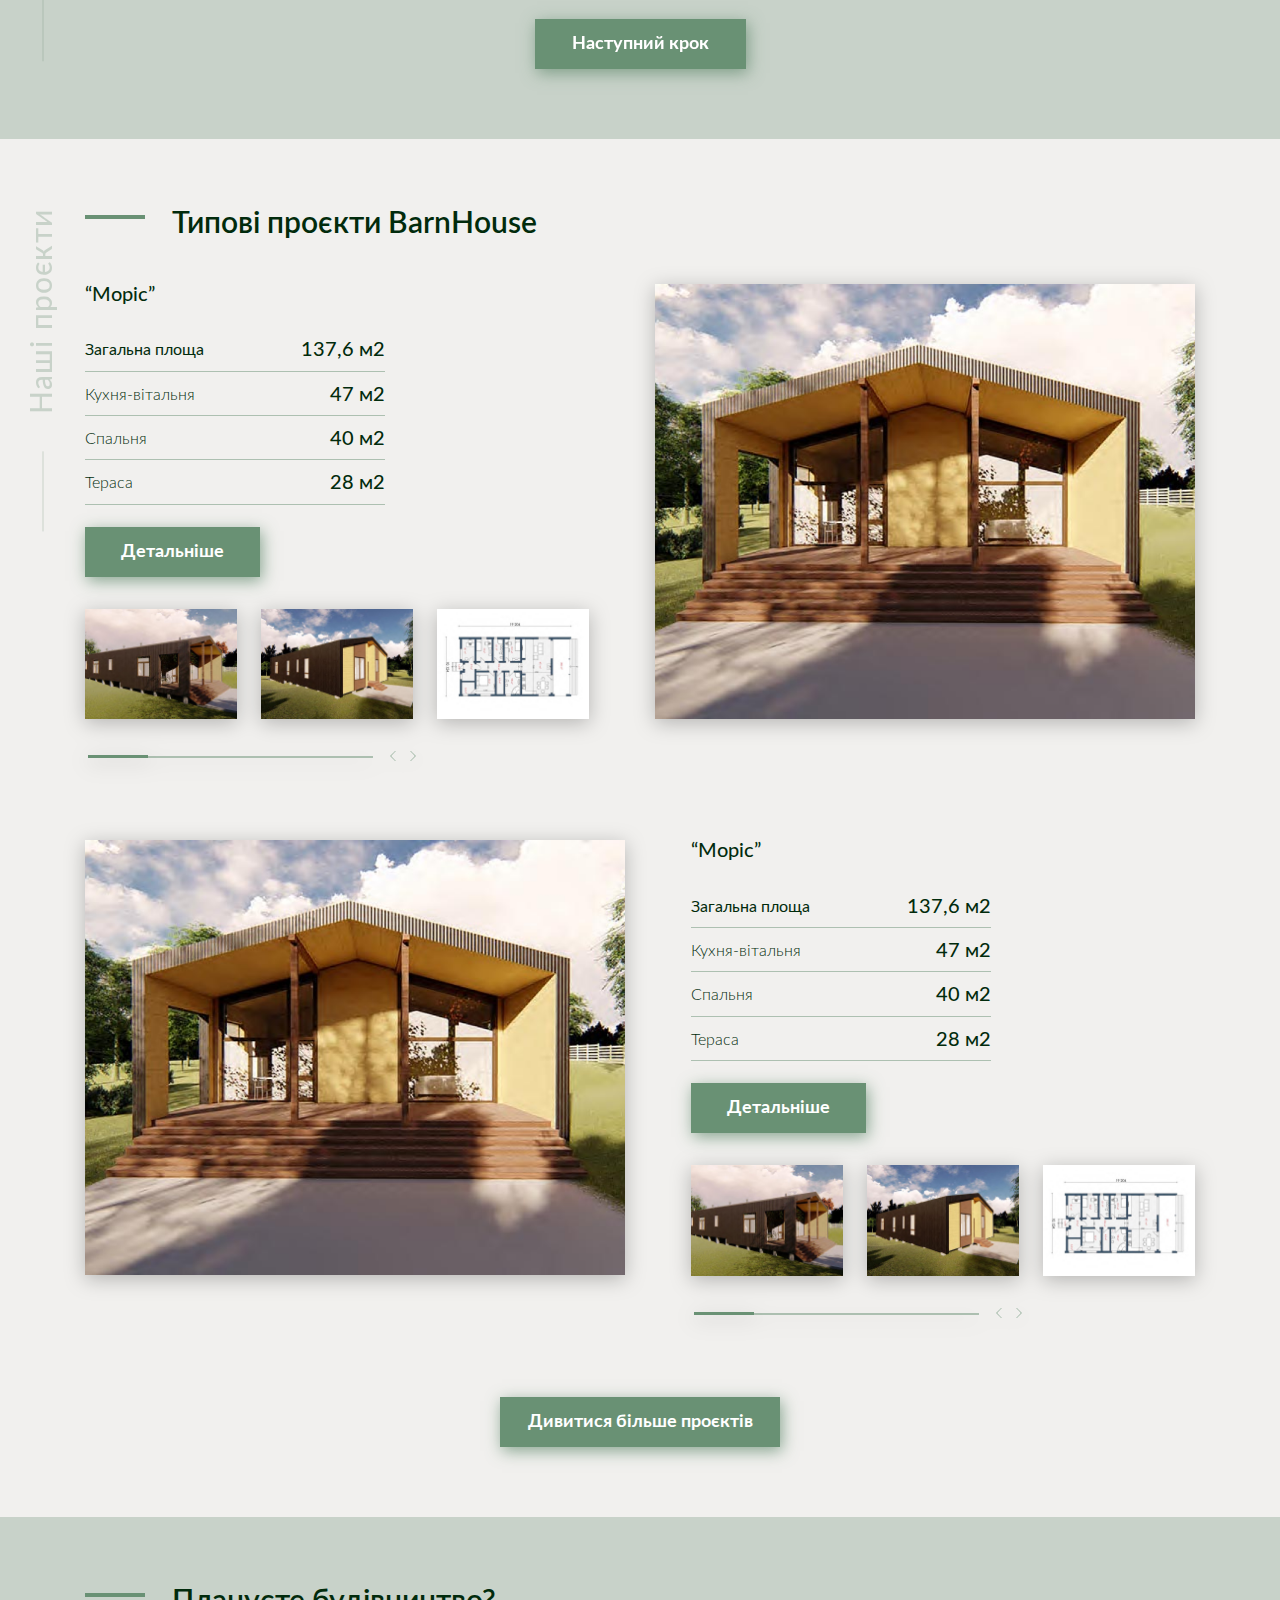
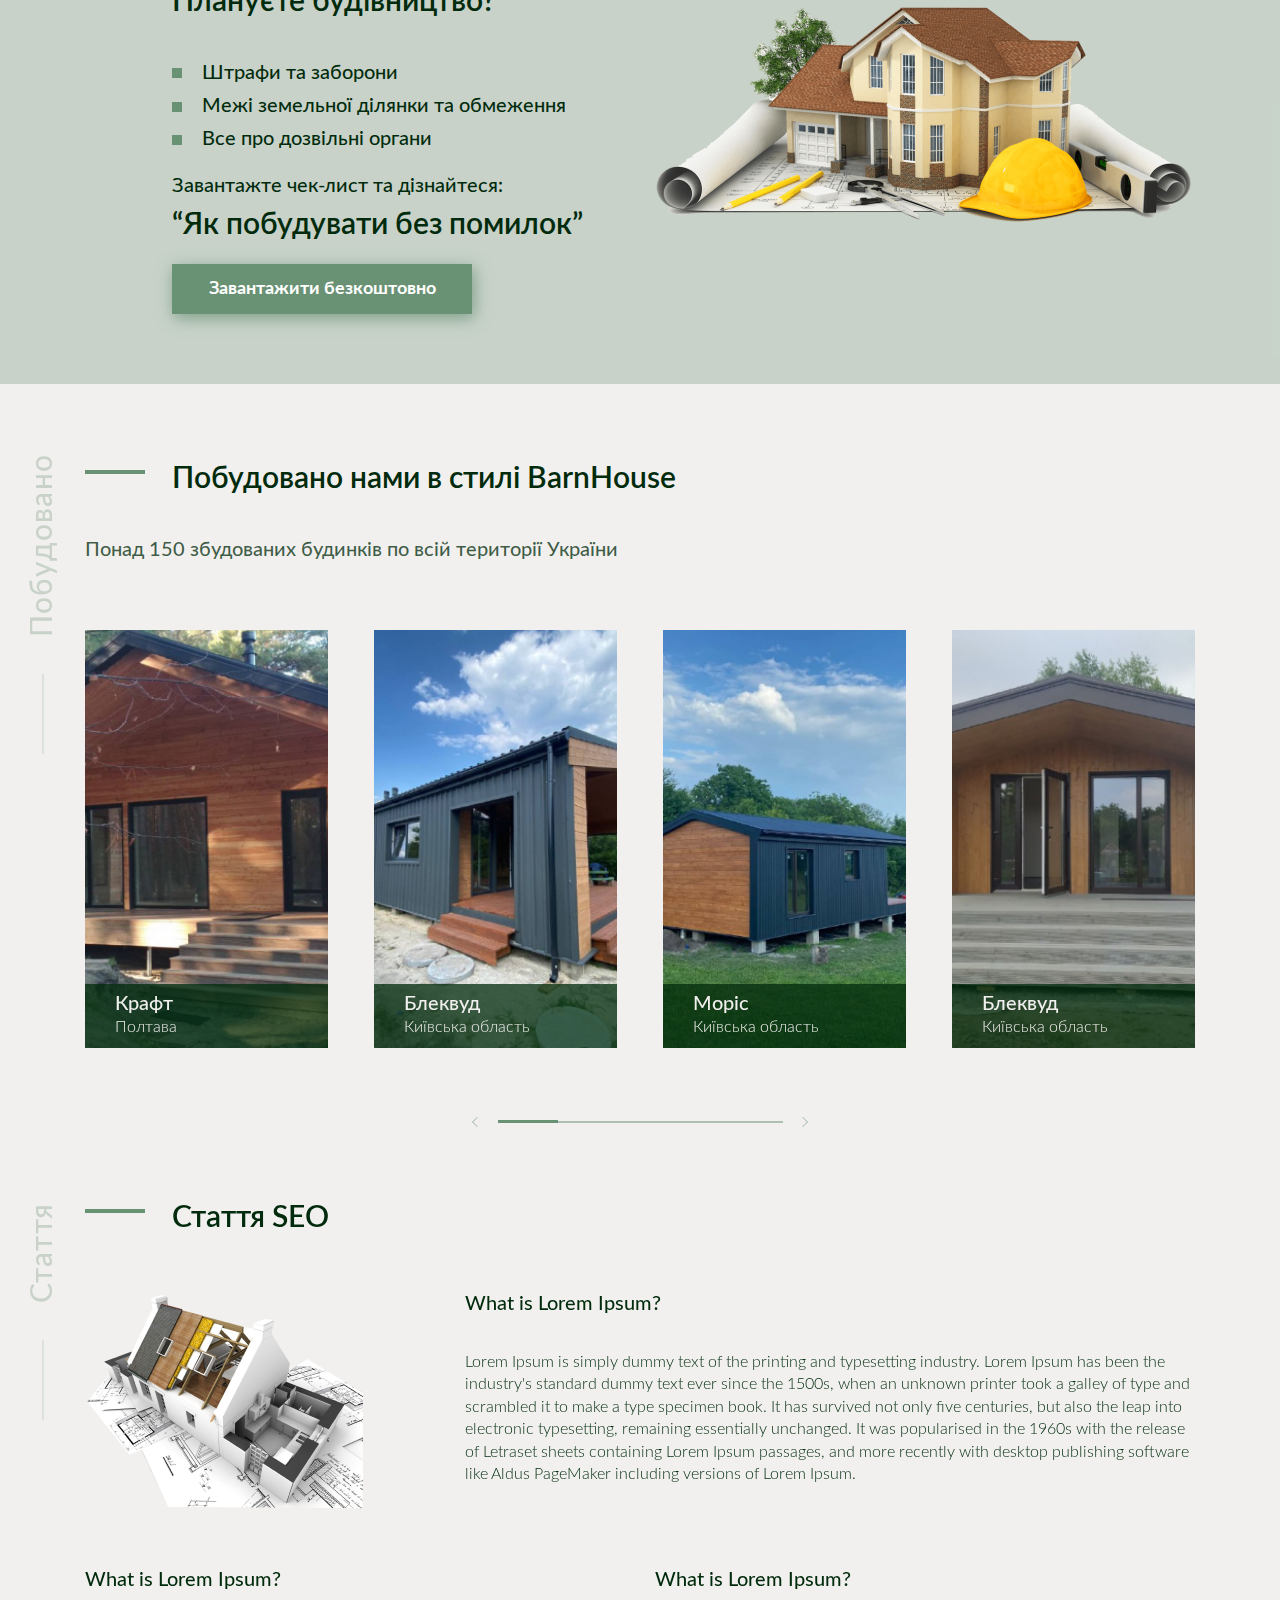
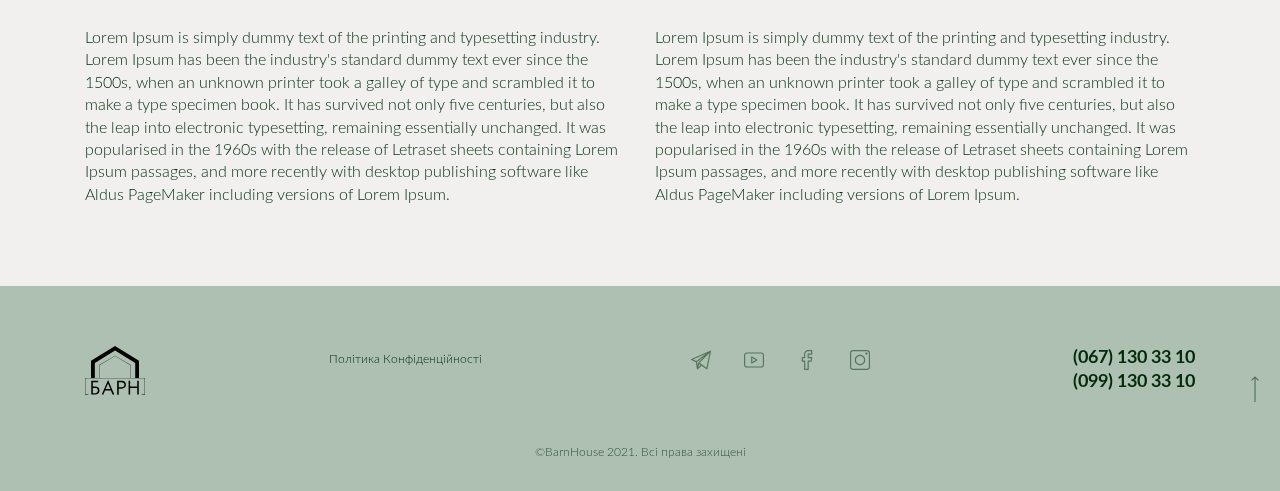
==== commit 251d9ae6: "update" ====
--- a/index.html
+++ b/index.html
@@ -30,8 +30,8 @@
                             <ul>
                                 <li><a href="#">Проєкти</a></li>
                                 <li class="active"><a href="#">Ціна та комплектація</a></li>
-                                <li><a href="#">Калькулятор</a></li>
-                                <li><a href="#">Побудовано</a></li>
+                                <li class="scrollanchor"><a href="#calcsection">Калькулятор</a></li>
+                                <li class="scrollanchor"><a href="#builtbyus">Побудовано</a></li>
                                 <li><a href="#">Новини</a></li>
                                 <li><a href="#">Контакти</a></li>
                             </ul>
@@ -114,22 +114,30 @@
                             <div class="mainslider">
                                 <div>
                                     <div class="mainslider__slide">
-                                        <img src="img/img1.png" alt="image">
+                                        <a href="img/img1.png" data-fancybox="images-previewsl">
+                                            <img src="img/img1.png" alt="image">
+                                        </a>
                                     </div>
                                 </div>
                                 <div>
                                     <div class="mainslider__slide">
-                                        <img src="img/img5.png" alt="image">
+                                        <a href="img/img5.png" data-fancybox="images-previewsl">
+                                            <img src="img/img5.png" alt="image">
+                                        </a>
                                     </div>
                                 </div>
                                 <div>
                                     <div class="mainslider__slide">
-                                        <img src="img/img1.png" alt="image">
+                                        <a href="img/img1.png" data-fancybox="images-previewsl">
+                                            <img src="img/img1.png" alt="image">
+                                        </a>
                                     </div>
                                 </div>
                                 <div>
                                     <div class="mainslider__slide">
-                                        <img src="img/img6.png" alt="image">
+                                        <a href="img/img6.png" data-fancybox="images-previewsl">
+                                            <img src="img/img6.png" alt="image">
+                                        </a>
                                     </div>
                                 </div>
 
@@ -207,7 +215,7 @@
                 </div>
             </section>
 
-            <section class="calcsection">
+            <section class="calcsection" id="calcsection">
                 <div class="container">
                     <h3>Онлайн розрахунок вартості будівництва </h3>
                     <div class="calcwrap">
@@ -348,22 +356,30 @@
                                     <div class="project-sliderbig one">
                                         <div>
                                             <div class="project-sliderbig__slide">
-                                                <img src="img/img5.png" alt="">
+                                                <a href="img/img5.png" data-fancybox="images-previewsl3">
+                                                    <img src="img/img5.png" alt="img">
+                                                </a>
                                             </div>
                                         </div>
                                         <div>
                                             <div class="project-sliderbig__slide">
-                                                <img src="img/pr1.jpg" alt="">
+                                                <a href="img/pr1.jpg" data-fancybox="images-previewsl3">
+                                                    <img src="img/pr1.jpg" alt="img">
+                                                </a>
                                             </div>
                                         </div>
                                         <div>
                                             <div class="project-sliderbig__slide">
-                                                <img src="img/pr3.jpg" alt="">
+                                                <a href="img/pr3.jpg" data-fancybox="images-previewsl3">
+                                                    <img src="img/pr3.jpg" alt="img">
+                                                </a>
                                             </div>
                                         </div>
                                         <div>
                                             <div class="project-sliderbig__slide">
-                                                <img src="img/pr2.jpg" alt="">
+                                                <a href="img/pr2.jpg" data-fancybox="images-previewsl3">
+                                                    <img src="img/pr2.jpg" alt="img">
+                                                </a>
                                             </div>
                                         </div>
                                     </div>
@@ -423,22 +439,30 @@
                                     <div class="project-sliderbig two">
                                         <div>
                                             <div class="project-sliderbig__slide">
-                                                <img src="img/img5.png" alt="">
+                                                <a href="img/img5.png" data-fancybox="images-previewsl4">
+                                                    <img src="img/img5.png" alt="img">
+                                                </a>
                                             </div>
                                         </div>
                                         <div>
                                             <div class="project-sliderbig__slide">
-                                                <img src="img/pr1.jpg" alt="">
+                                                <a href="img/pr1.jpg" data-fancybox="images-previewsl4">
+                                                    <img src="img/pr1.jpg" alt="img">
+                                                </a>
                                             </div>
                                         </div>
                                         <div>
                                             <div class="project-sliderbig__slide">
-                                                <img src="img/pr3.jpg" alt="">
+                                                <a href="img/pr3.jpg" data-fancybox="images-previewsl4">
+                                                    <img src="img/pr3.jpg" alt="img">
+                                                </a>
                                             </div>
                                         </div>
                                         <div>
                                             <div class="project-sliderbig__slide">
-                                                <img src="img/pr2.jpg" alt="">
+                                                <a href="img/pr2.jpg" data-fancybox="images-previewsl4">
+                                                    <img src="img/pr2.jpg" alt="img">
+                                                </a>
                                             </div>
                                         </div>
                                     </div>
@@ -446,7 +470,7 @@
                             </div>
                         </div>
                         <div class="d-flex justify-content-center">
-                            <a href="#" class="greenbtn">Дивитися більше проєктів</a>
+                            <a href="#" class="greenbtn hidetel">Дивитися більше проєктів</a>
                         </div>
                     </div>
                 </div>
@@ -484,7 +508,7 @@
                 </div>
             </section>
 
-            <section class="builtbyus">
+            <section class="builtbyus" id="builtbyus">
                 <div class="container">
                     <h3>Побудовано нами в стилі BarnHouse</h3>
                     <h6>Понад 150 збудованих будинків по всій території України</h6>
@@ -669,7 +693,10 @@
 
                     </div>
                     <div class="d-flex justify-content-end">
-                        <span class="greenbtn showtel">Детальніше</span>
+                        <span class="greenbtn showtel">
+                            <text>Детальніше</text>
+                            <text class="hide">Менше</text>
+                        </span>
                     </div>
                 </div>
                 <div class="vertical-title">
--- a/css/common.css
+++ b/css/common.css
@@ -84,7 +84,7 @@
     margin-bottom: 40px;
 }
 
-h3 {
+h3,.simph3 {
     color: #012B0C;
     font-weight: 600;
     font-size: 30px;
@@ -94,7 +94,8 @@
     padding-left: 87px;
 }
 
-h3::before {
+h3::before,
+.simph3::before {
     content: '';
     display: inline-block;
     height: 4px;
@@ -1572,11 +1573,173 @@
     opacity: 1;
 }
 
-
-
-
-
-
+.generalsect {
+    padding: 50px 0 20px;
+}
+
+.postcontent img {
+    filter: drop-shadow(0px 4px 10px rgba(0, 0, 0, 0.25));
+    float: left;
+    width: calc(50% - 30px);
+    margin-right: 30px;
+    margin-bottom: 30px;
+}
+
+.postcontent img + img {
+    margin-right: 0;
+    margin-left: 30px;
+}
+
+.postcontent p {
+    color: #012B0C;
+    font-weight: 300;
+    font-size: 16px;
+    line-height: 153.5%;
+    margin-bottom: 25px;
+}
+
+.postcontent h5 {
+    margin: 10px 0 25px 0;
+    color: #012B0C;
+    font-weight: 500;
+    font-size: 20px;
+    line-height: 116.5%;
+}
+
+.news.news__newsingle {
+    padding-bottom: 70px;
+}
+
+.projectssection__price {
+    color: #012B0C;
+    font-weight: 600;
+    font-size: 30px;
+    line-height: 100%;
+    margin-bottom: 25px;
+}
+
+.greenbtn.maxw300,
+.projectssection.projectssection_product .project__descr .greenbtn.maxw300 {
+    max-width: 300px;
+}
+
+.keybuild-info__title {
+    margin-bottom: 45px;
+    color: #012B0C;
+    font-weight: 600;
+    font-size: 30px;
+    line-height: 100%;
+}
+
+.projectssection__planimgsect.projectssection__planimgsect-price {
+    margin-bottom: 20px;
+}
+
+.accordeonsect__box {
+}
+.accordeonsect__header {
+    min-height: 45px;
+    padding: 5px 25px;
+    background: #c8d3c9;
+    box-shadow: 0px 4px 10px rgba(0, 0, 0, 0.25);
+    display: flex;
+    align-items: center;
+    justify-content: space-between;
+    color: #012B0C;
+    font-weight: 500;
+    font-size: 20px;
+    line-height: 116.5%;
+}
+.accordeonsect__header p {
+    margin: 0;
+}
+.accordeonsect__icons {
+    flex: 0 0 80px;
+    max-width: 80px;
+    width: 100%;
+    display: flex;
+    align-items: center;
+    justify-content: space-between;
+}
+.closeacc {
+    cursor: pointer;
+    transition: .3s;
+}
+
+.accordeonsect__box.widthcont .accordeonsect__header {
+    cursor: pointer;
+    position: relative;
+}
+
+.accordeonsect__body {
+    padding: 16px 25px 20px;
+    background: #fff;
+    box-shadow: 0px 4px 10px rgba(0, 0, 0, 0.25);
+}
+
+.accordeonsect__body ul {
+    margin-bottom: 0;
+}
+
+.accordeonsect__body ul li:last-child {
+    margin-bottom: 0;
+}
+
+.accordeonsect__body ul li {
+    font-weight: 300;
+    font-size: 16px;
+    line-height: 130.5%;
+    margin-bottom: 5px;
+    padding-left: 25px;
+}
+
+.accordeonsect__body ul li:before {
+    width: 8px;
+    height: 8px;
+}
+
+.accordeonsect__header.closerotate .closeacc {
+    transform: rotate(45deg);
+}
+
+.keybuild__accordeon  {
+    margin-bottom: 45px;
+}
+
+.pb70 {
+    padding-bottom: 70px;
+}
+
+
+.accordeonsect__header p {
+    flex: 0 0 calc(100% - 85px);
+}
+
+.calcsection,
+.builtbyus {
+    padding-top: 80px;
+}
+
+
+
+
+
+
+
+
+
+
+
+
+
+
+
+
+
+
+.hide {
+    display: none;
+}
 
 
 /* font-family: 'Lato', sans-serif; */
--- a/css/responsive.css
+++ b/css/responsive.css
@@ -40,7 +40,7 @@
         line-height: 52px;
         margin-bottom: 30px;
     }
-    h3 {
+    h3, .simph3 {
         font-size: 28px;
     }
     h4 {
@@ -141,6 +141,17 @@
     .similarproj .d-flex.justify-content-center a {
         margin-top: 10px;
     }
+
+    .projectssection__price {
+        font-size: 26px;
+        margin-bottom: 15px;
+    }
+
+    .keybuild-info__title {
+        font-size: 26px;
+    }
+
+
 }
 
 @media(max-width:1024.8px) {
@@ -173,11 +184,11 @@
         font-size: 38px;
         line-height: 48px;
     }
-    .mainslider__left h4:before, h3::before {
+    .mainslider__left h4:before, h3::before, .simph3::before {
         width: 40px;
         height: 3px;
     }
-    .mainslider__left h4, h3 {
+    .mainslider__left h4,  .simph3 {
         padding-left: 60px;
         margin-bottom: 30px;
     }
@@ -389,6 +400,18 @@
     .similarproj.projects .d-flex.justify-content-center a {
         margin-top: 0;
     }
+    .postcontent img {
+        width: calc(50% - 15px);
+        margin-right: 15px;
+        margin-bottom: 20px;
+    }
+
+    .postcontent img + img {
+        margin-left: 15px;
+    }
+
+
+
 }
 
 @media(max-width:767.8px) {
@@ -403,8 +426,23 @@
     .similarproj.projects .news-card {
         margin-bottom: 30px;
     }
-
+    .postcontent img {
+        width: 100%;
+        margin-right: 0;
+        margin-bottom: 20px;
+    }
+
+    .postcontent img + img {
+        margin-left: 0;
+    }
+    .postcontent p,
+    .postcontent h5 {
+        margin-bottom: 15px;
+    }
    
+    .news.news__newsingle .news__postcards .row .col-md-4.col-6:last-child  {
+        display: none;
+    }
 
     
 }
@@ -443,7 +481,7 @@
         width: 35px;
         height: 4px;
     }
-    .mainslider__left h4, h3 {
+    .mainslider__left h4, h3, .simph3 {
         padding-left: 53px;
     }
     .mainslider__left h4 {
@@ -477,7 +515,7 @@
     .mainslidersect {
         padding-bottom: 0;
     }
-    h3 {
+    h3, .simph3 {
         font-size: 24px;
         line-height: 100%;
         margin-bottom: 30px;
@@ -507,7 +545,8 @@
     .calcsection h3 {
         line-height: 110%;
     }
-    h3::before {
+    h3::before,
+    .simph3::before {
         top: 4px;
     }
     .calcnav__points {
@@ -824,7 +863,60 @@
         font-size: 18px;
     }
 
-
+    .news.news__newsingle .news__postcards .row .col-md-4.col-6:last-child  {
+        display: block;
+    }
+
+    .news.news__newsingle {
+        padding-bottom: 30px;
+    }
+
+    .project-group .project:not(:last-child) {
+        /* margin-bottom: 0; */
+    }
+
+    .projectssection__price {
+        font-size: 22px;
+    }
+
+    .keybuild-info__title {
+        font-size: 22px;
+        line-height: 140%;
+        margin-bottom: 25px;
+    }
+
+    .accordeonsect__header {
+        padding: 5px 10px;
+    }
+    .accordeonsect__icons {
+        max-width: 50px;
+    }
+    .accordeonsect__icons img {
+        transform: scale(.8);
+    }   
+    .accordeonsect__header p {
+        flex: 0 0 calc(100% - 50px);
+    }
+
+    .accordeonsect__header {
+        font-size: 16px;
+        padding: 5px 10px;
+    }
+
+    .accordeonsect__body {
+        padding: 10px 15px 15px;
+    }
+
+    .accordeonsect__body ul li {
+        padding-left: 20px;
+    }
+
+    .accordeonsect__body ul li:before {
+        width: 6px;
+        height: 6px;
+        transform: none;
+        top: 7px;
+    }
 
 
 
@@ -837,6 +929,10 @@
     .news,
     .similarproj.projects {
         padding-top: 35px;
+    }
+
+    .hidetel {
+        display: none !important;
     }
 }
 
